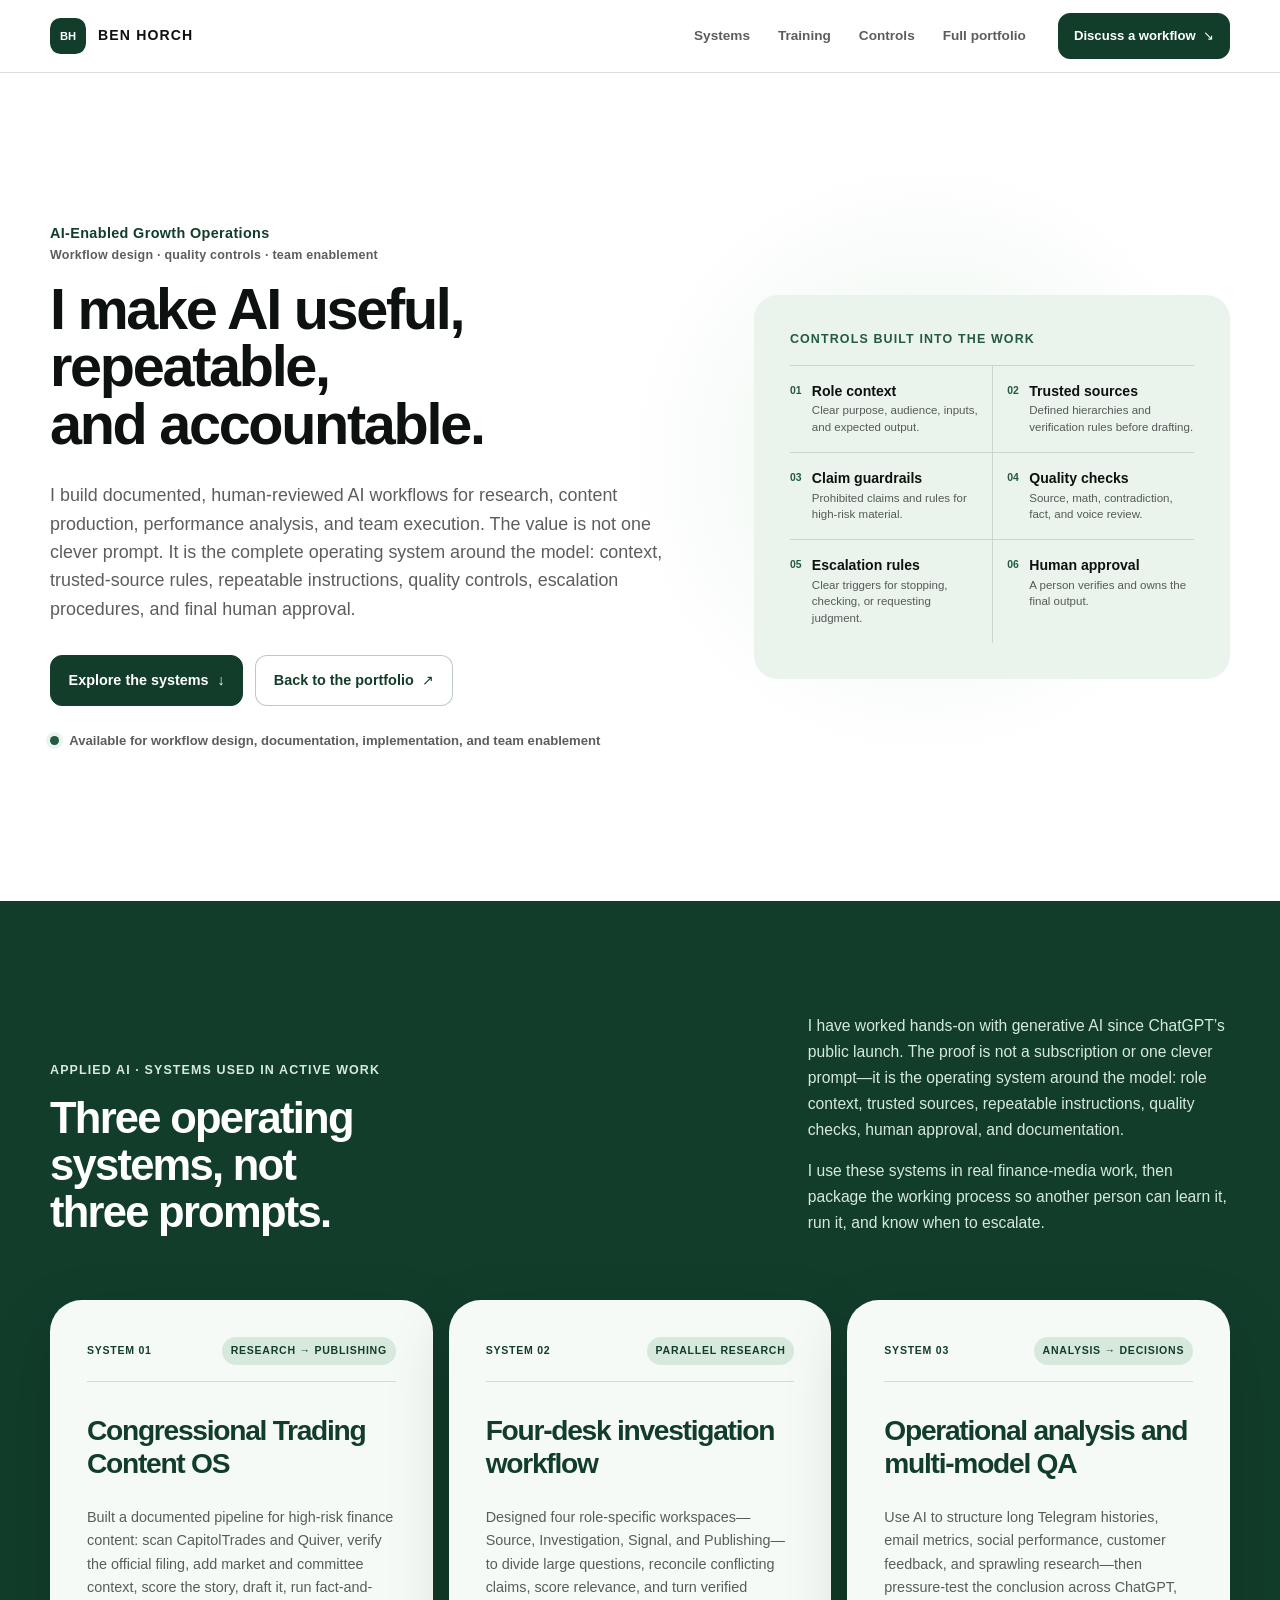
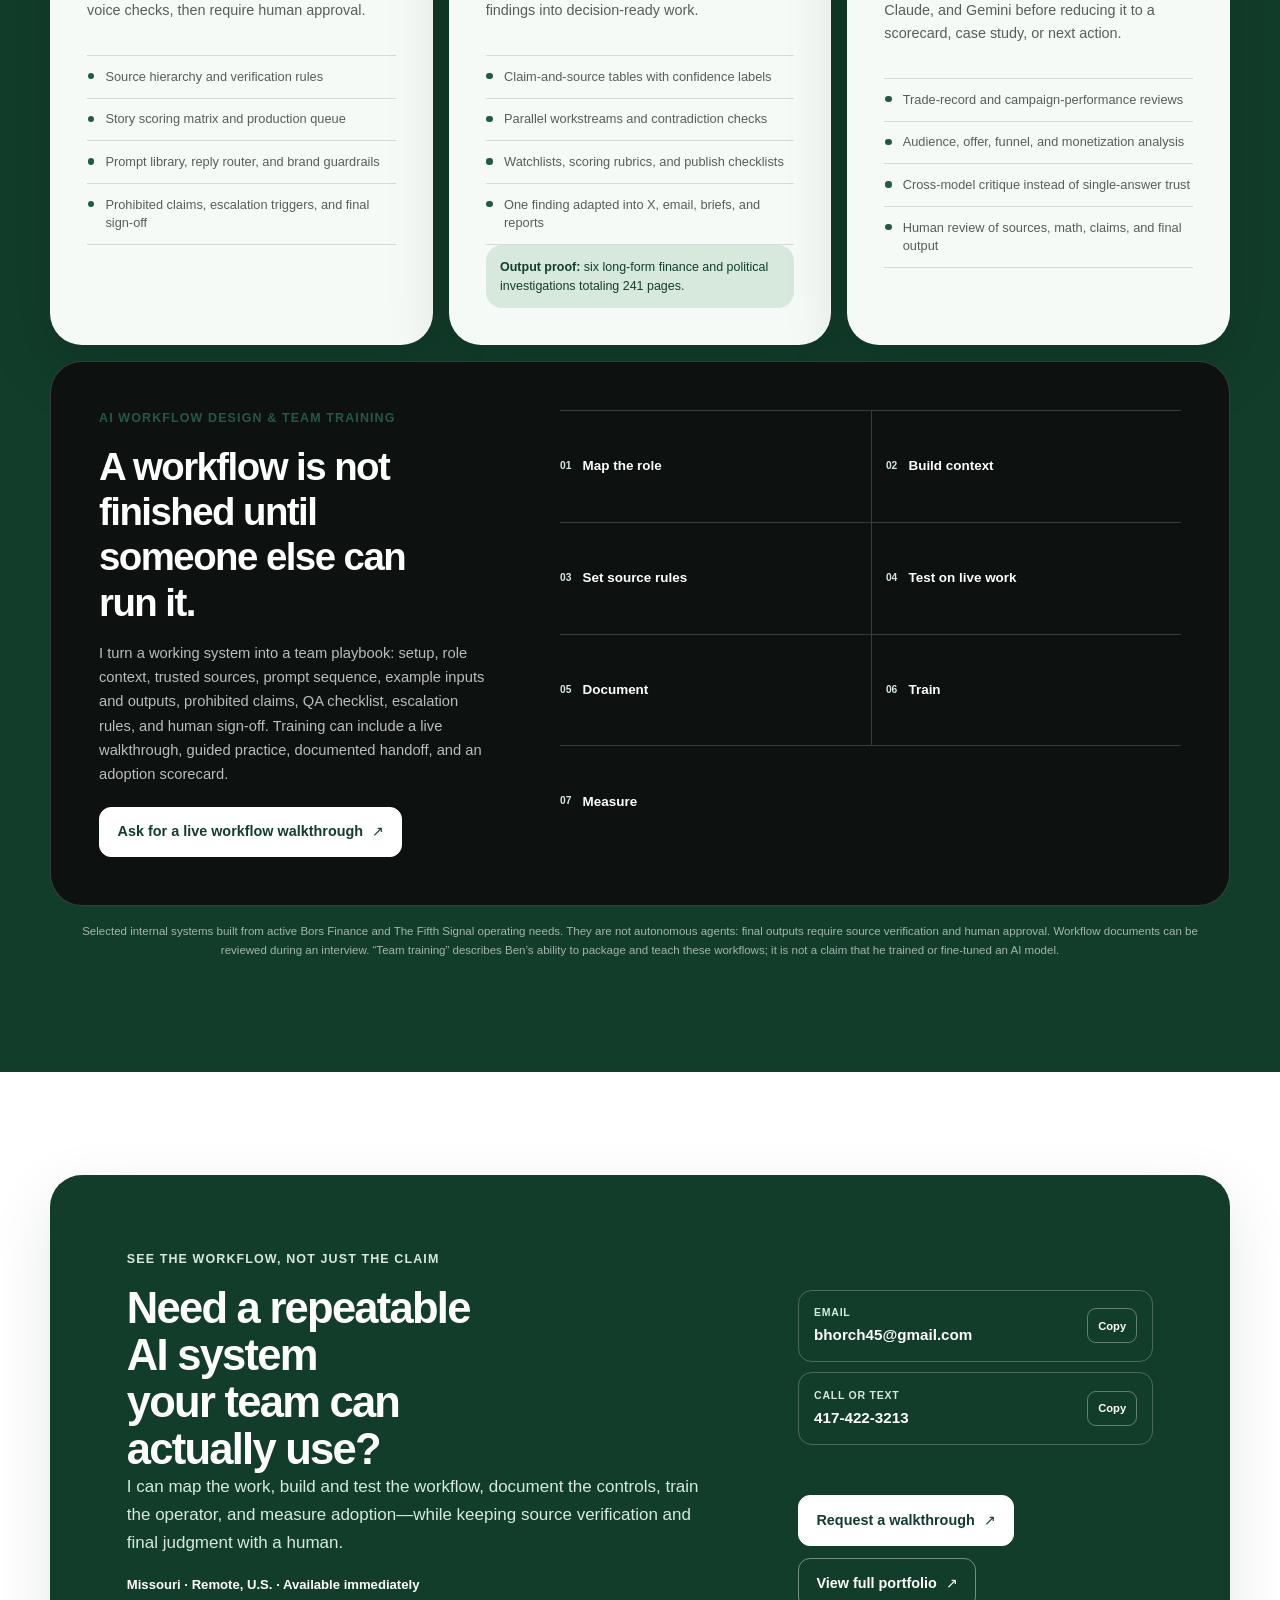
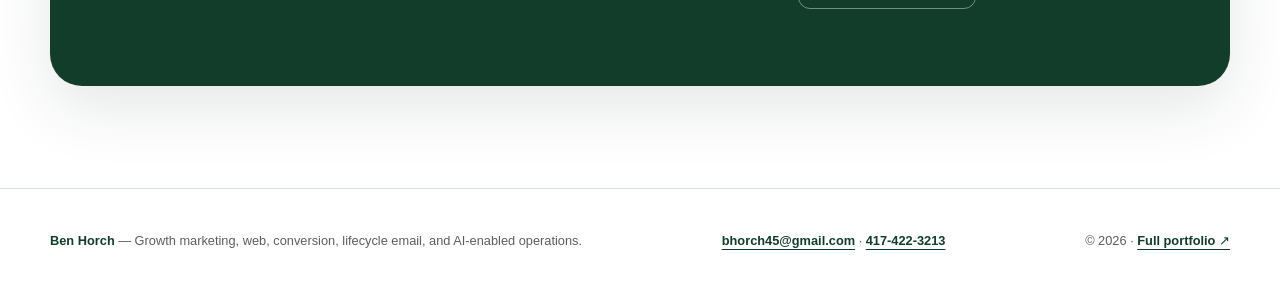
==== ai-systems/index.html @ 88a9de56 "Focus portfolio homepage and add proof detail pages" ====
<!DOCTYPE html>
<html lang="en">
  <head>
    <meta charset="utf-8">
    <meta name="viewport" content="width=device-width, initial-scale=1">
    <meta name="theme-color" content="#123d2b">
    <meta
      name="description"
      content="The documented, human-reviewed AI workflow systems Ben Horch uses for research, publishing, operational analysis, quality control, and team enablement."
    >
    <meta name="author" content="Ben Horch">
    <meta name="robots" content="index, follow">

    <meta property="og:type" content="website">
    <meta property="og:title" content="AI Workflow Systems — Ben Horch">
    <meta
      property="og:description"
      content="Documented AI systems for verified research, content production, operational analysis, quality control, and team adoption."
    >
    <meta property="og:url" content="https://borsintel.com/ai-systems/">
    <meta
      property="og:image"
      content="https://borsintel.com/assets/ben-horch-headshot.jpg"
    >
    <meta
      property="og:image:alt"
      content="Ben Horch outdoors wearing round sunglasses"
    >
    <meta name="twitter:card" content="summary_large_image">

    <link rel="canonical" href="https://borsintel.com/ai-systems/">
    <link rel="icon" href="/assets/favicon.svg" type="image/svg+xml">
    <link rel="stylesheet" href="/styles.css?v=20260716-focus">

    <title>AI Workflow Systems — Ben Horch</title>
  </head>
  <body>
    <a class="skip-link" href="#main">Skip to the AI systems</a>

    <header class="site-header" data-header>
      <div class="header-inner shell">
        <a class="brand" href="/" aria-label="Ben Horch, full portfolio">
          <span class="brand-mark" aria-hidden="true">BH</span>
          <span class="brand-name">Ben Horch</span>
        </a>

        <nav class="nav operating-test-nav" aria-label="AI systems navigation">
          <a href="#systems">Systems</a>
          <a href="#training">Training</a>
          <a href="#boundaries">Controls</a>
          <a href="/">Full portfolio</a>
        </nav>

        <div class="header-actions">
          <a
            class="header-cta"
            href="mailto:bhorch45@gmail.com?subject=AI%20workflow%20systems"
          >
            Discuss a workflow <span aria-hidden="true">↘</span>
          </a>
        </div>
      </div>
    </header>

    <main id="main">
      <section class="hero shell" aria-labelledby="ai-page-title">
        <div class="hero-copy" data-reveal>
          <p class="eyebrow hero-identity">
            <strong>AI-Enabled Growth Operations</strong>
            <span>Workflow design · quality controls · team enablement</span>
          </p>
          <h1 id="ai-page-title">
            I make AI useful, repeatable, and accountable.
          </h1>
          <p class="hero-deck">
            I build documented, human-reviewed AI workflows for research,
            content production, performance analysis, and team execution. The
            value is not one clever prompt. It is the complete operating system
            around the model: context, trusted-source rules, repeatable
            instructions, quality controls, escalation procedures, and final
            human approval.
          </p>
          <div class="hero-actions">
            <a class="button button-primary" href="#systems">
              Explore the systems <span aria-hidden="true">↓</span>
            </a>
            <a class="button button-secondary" href="/">
              Back to the portfolio <span aria-hidden="true">↗</span>
            </a>
          </div>
          <p class="availability">
            <span class="status-dot" aria-hidden="true"></span>
            Available for workflow design, documentation, implementation, and
            team enablement
          </p>
        </div>

        <aside
          class="operating-test-deliverables"
          data-reveal
          aria-labelledby="controls-title"
        >
          <p class="kicker" id="controls-title">Controls built into the work</p>
          <ol>
            <li>
              <span>01</span><strong>Role context</strong
              ><small
                >Clear purpose, audience, inputs, and expected output.</small
              >
            </li>
            <li>
              <span>02</span><strong>Trusted sources</strong
              ><small
                >Defined hierarchies and verification rules before
                drafting.</small
              >
            </li>
            <li>
              <span>03</span><strong>Claim guardrails</strong
              ><small
                >Prohibited claims and rules for high-risk material.</small
              >
            </li>
            <li>
              <span>04</span><strong>Quality checks</strong
              ><small
                >Source, math, contradiction, fact, and voice review.</small
              >
            </li>
            <li>
              <span>05</span><strong>Escalation rules</strong
              ><small
                >Clear triggers for stopping, checking, or requesting
                judgment.</small
              >
            </li>
            <li>
              <span>06</span><strong>Human approval</strong
              ><small>A person verifies and owns the final output.</small>
            </li>
          </ol>
        </aside>
      </section>

      <section class="ai-section" id="systems" aria-labelledby="systems-title">
        <div class="shell">
          <div class="ai-intro" data-reveal>
            <div>
              <p class="section-label section-label-light">
                Applied AI · systems used in active work
              </p>
              <h2 id="systems-title">
                Three operating systems, not three prompts.
              </h2>
            </div>
            <div class="ai-intro-copy">
              <p>
                I have worked hands-on with generative AI since ChatGPT’s public
                launch. The proof is not a subscription or one clever prompt—it
                is the operating system around the model: role context, trusted
                sources, repeatable instructions, quality checks, human
                approval, and documentation.
              </p>
              <p>
                I use these systems in real finance-media work, then package the
                working process so another person can learn it, run it, and know
                when to escalate.
              </p>
            </div>
          </div>

          <div class="ai-system-grid">
            <article class="ai-system-card" data-reveal>
              <div class="ai-system-topline">
                <span>System 01</span>
                <strong>Research → publishing</strong>
              </div>
              <h3>Congressional Trading Content OS</h3>
              <p>
                Built a documented pipeline for high-risk finance content: scan
                CapitolTrades and Quiver, verify the official filing, add market
                and committee context, score the story, draft it, run
                fact-and-voice checks, then require human approval.
              </p>
              <ul>
                <li>Source hierarchy and verification rules</li>
                <li>Story scoring matrix and production queue</li>
                <li>Prompt library, reply router, and brand guardrails</li>
                <li>
                  Prohibited claims, escalation triggers, and final sign-off
                </li>
              </ul>
            </article>

            <article class="ai-system-card" data-reveal>
              <div class="ai-system-topline">
                <span>System 02</span>
                <strong>Parallel research</strong>
              </div>
              <h3>Four-desk investigation workflow</h3>
              <p>
                Designed four role-specific workspaces—Source, Investigation,
                Signal, and Publishing—to divide large questions, reconcile
                conflicting claims, score relevance, and turn verified findings
                into decision-ready work.
              </p>
              <ul>
                <li>Claim-and-source tables with confidence labels</li>
                <li>Parallel workstreams and contradiction checks</li>
                <li>Watchlists, scoring rubrics, and publish checklists</li>
                <li>One finding adapted into X, email, briefs, and reports</li>
              </ul>
              <p class="ai-output-proof">
                <strong>Output proof:</strong> six long-form finance and
                political investigations totaling 241 pages.
              </p>
            </article>

            <article class="ai-system-card" data-reveal>
              <div class="ai-system-topline">
                <span>System 03</span>
                <strong>Analysis → decisions</strong>
              </div>
              <h3>Operational analysis and multi-model QA</h3>
              <p>
                Use AI to structure long Telegram histories, email metrics,
                social performance, customer feedback, and sprawling
                research—then pressure-test the conclusion across ChatGPT,
                Claude, and Gemini before reducing it to a scorecard, case
                study, or next action.
              </p>
              <ul>
                <li>Trade-record and campaign-performance reviews</li>
                <li>Audience, offer, funnel, and monetization analysis</li>
                <li>Cross-model critique instead of single-answer trust</li>
                <li>Human review of sources, math, claims, and final output</li>
              </ul>
            </article>
          </div>

          <div class="ai-training-panel" id="training" data-reveal>
            <div>
              <p class="kicker">AI workflow design &amp; team training</p>
              <h3>A workflow is not finished until someone else can run it.</h3>
              <p>
                I turn a working system into a team playbook: setup, role
                context, trusted sources, prompt sequence, example inputs and
                outputs, prohibited claims, QA checklist, escalation rules, and
                human sign-off. Training can include a live walkthrough, guided
                practice, documented handoff, and an adoption scorecard.
              </p>
            </div>
            <ol
              class="ai-method"
              aria-label="AI workflow implementation method"
            >
              <li><span>01</span>Map the role</li>
              <li><span>02</span>Build context</li>
              <li><span>03</span>Set source rules</li>
              <li><span>04</span>Test on live work</li>
              <li><span>05</span>Document</li>
              <li><span>06</span>Train</li>
              <li><span>07</span>Measure</li>
            </ol>
            <a
              class="button button-light"
              href="mailto:bhorch45@gmail.com?subject=Live%20AI%20workflow%20walkthrough"
            >
              Ask for a live workflow walkthrough
              <span aria-hidden="true">↗</span>
            </a>
          </div>

          <p class="ai-proof-note" id="boundaries" data-reveal>
            Selected internal systems built from active Bors Finance and The
            Fifth Signal operating needs. They are not autonomous agents: final
            outputs require source verification and human approval. Workflow
            documents can be reviewed during an interview. “Team training”
            describes Ben’s ability to package and teach these workflows; it is
            not a claim that he trained or fine-tuned an AI model.
          </p>
        </div>
      </section>

      <section
        class="contact-section shell"
        id="contact"
        aria-labelledby="contact-title"
      >
        <div class="contact-panel" data-reveal>
          <div class="contact-copy">
            <p class="section-label section-label-light">
              See the workflow, not just the claim
            </p>
            <h2 id="contact-title">
              Need a repeatable AI system your team can actually use?
            </h2>
            <p>
              I can map the work, build and test the workflow, document the
              controls, train the operator, and measure adoption—while keeping
              source verification and final judgment with a human.
            </p>
            <p class="contact-location">
              Missouri · Remote, U.S. · Available immediately
            </p>
          </div>

          <div>
            <div
              class="contact-details"
              role="group"
              aria-label="Contact Ben Horch"
            >
              <div class="contact-detail">
                <span>Email</span>
                <a
                  href="mailto:bhorch45@gmail.com?subject=AI%20workflow%20systems"
                  >bhorch45@gmail.com</a
                >
                <button
                  type="button"
                  data-copy="bhorch45@gmail.com"
                  aria-label="Copy Ben Horch's email address"
                >
                  Copy
                </button>
              </div>
              <div class="contact-detail">
                <span>Call or text</span>
                <a href="tel:+14174223213">417&#8209;422&#8209;3213</a>
                <button
                  type="button"
                  data-copy="417-422-3213"
                  aria-label="Copy Ben Horch's phone number"
                >
                  Copy
                </button>
              </div>
            </div>
            <p class="copy-status" aria-live="polite" data-copy-status></p>
            <div class="contact-actions">
              <a
                class="button button-light"
                href="mailto:bhorch45@gmail.com?subject=Live%20AI%20workflow%20walkthrough"
              >
                Request a walkthrough <span aria-hidden="true">↗</span>
              </a>
              <a class="button button-outline-light" href="/">
                View full portfolio <span aria-hidden="true">↗</span>
              </a>
            </div>
          </div>
        </div>
      </section>
    </main>

    <footer class="footer">
      <div class="shell footer-inner">
        <p>
          <strong>Ben Horch</strong> — Growth marketing, web, conversion,
          lifecycle email, and AI-enabled operations.
        </p>
        <p>
          <a href="mailto:bhorch45@gmail.com">bhorch45@gmail.com</a> ·
          <a href="tel:+14174223213">417&#8209;422&#8209;3213</a>
        </p>
        <p>© 2026 · <a href="/">Full portfolio ↗</a></p>
      </div>
    </footer>

    <script src="/script.js?v=20260716-ai" defer></script>
  </body>
</html>
---- styles.css ----
:root {
  --white: #ffffff;
  --ink: #0d1110;
  --forest: #123d2b;
  --forest-hover: #0b2f20;
  --forest-soft: #245a43;
  --mint-50: #f6faf7;
  --mint-100: #eaf4ed;
  --mint-200: #d7e9dd;
  --text-muted: rgb(13 17 16 / 68%);
  --border: rgb(18 61 43 / 16%);
  --border-strong: rgb(18 61 43 / 28%);
  --shadow-sm: 0 8px 24px rgb(11 47 32 / 7%);
  --shadow-md: 0 22px 64px rgb(11 47 32 / 11%);
  --max: 73.75rem;
  --gutter: clamp(1.25rem, 4vw, 2.5rem);
  --section-y: clamp(4.5rem, 9vw, 7rem);
  --radius-sm: 0.625rem;
  --radius-md: 1rem;
  --radius-lg: 1.5rem;
  --radius-xl: 2rem;
  --sans: Inter, ui-sans-serif, -apple-system, BlinkMacSystemFont, "Segoe UI", sans-serif;
  color-scheme: light;
  font-synthesis: none;
}

* {
  box-sizing: border-box;
}

html {
  overflow-x: hidden;
  scroll-behavior: smooth;
  scroll-padding-top: 6rem;
}

body {
  margin: 0;
  overflow-x: hidden;
  background: var(--white);
  color: var(--ink);
  font-family: var(--sans);
  font-size: 1.0625rem;
  line-height: 1.65;
  text-rendering: optimizeLegibility;
  -webkit-font-smoothing: antialiased;
}

@supports (overflow: clip) {
  html,
  body {
    overflow-x: clip;
  }
}

::selection {
  background: var(--mint-200);
  color: var(--ink);
}

a {
  color: inherit;
}

img,
svg {
  display: block;
}

button,
a {
  -webkit-tap-highlight-color: transparent;
}

:focus-visible {
  outline: 3px solid var(--forest);
  outline-offset: 4px;
}

h1,
h2,
h3,
p {
  margin-top: 0;
}

h1,
h2,
h3 {
  color: var(--ink);
  letter-spacing: -0.04em;
}

h1 {
  max-width: 16ch;
  margin-bottom: 1.75rem;
  font-size: clamp(2.75rem, 4.5vw, 4rem);
  font-weight: 750;
  line-height: 1;
  text-wrap: balance;
}

h2 {
  max-width: 14ch;
  margin-bottom: 0;
  font-size: clamp(2.2rem, 3.4vw, 3rem);
  font-weight: 730;
  line-height: 1.08;
  text-wrap: balance;
}

h3 {
  font-weight: 680;
  line-height: 1.18;
}

.shell {
  width: min(100% - (2 * var(--gutter)), var(--max));
  margin-inline: auto;
}

.skip-link {
  position: fixed;
  z-index: 1000;
  top: 0.75rem;
  left: 0.75rem;
  transform: translateY(-180%);
  border-radius: var(--radius-sm);
  background: var(--forest);
  color: var(--white);
  font-size: 0.9rem;
  font-weight: 750;
  padding: 0.75rem 1rem;
  text-decoration: none;
}

.skip-link:focus {
  transform: translateY(0);
}

.site-header {
  position: sticky;
  z-index: 50;
  top: 0;
  border-bottom: 1px solid var(--border);
  background: rgb(255 255 255 / 92%);
  backdrop-filter: blur(18px);
  -webkit-backdrop-filter: blur(18px);
}

.header-inner {
  min-height: 4.5rem;
  display: flex;
  align-items: center;
  gap: clamp(1rem, 2.5vw, 2rem);
}

.brand {
  display: inline-flex;
  align-items: center;
  gap: 0.75rem;
  margin-right: auto;
  font-size: 0.88rem;
  font-weight: 780;
  letter-spacing: 0.08em;
  text-decoration: none;
  text-transform: uppercase;
  white-space: nowrap;
}

.brand-mark {
  display: grid;
  width: 2.25rem;
  height: 2.25rem;
  flex: 0 0 auto;
  place-items: center;
  border-radius: 0.65rem;
  background: var(--forest);
  color: var(--white);
  font-size: 0.7rem;
  letter-spacing: 0;
}

.nav {
  display: flex;
  align-items: center;
  gap: clamp(1rem, 2.2vw, 1.75rem);
}

.nav a {
  position: relative;
  color: var(--text-muted);
  font-size: 0.85rem;
  font-weight: 650;
  text-decoration: none;
  transition: color 180ms ease;
}

.nav a::after {
  position: absolute;
  right: 0;
  bottom: -0.35rem;
  left: 0;
  height: 2px;
  transform: scaleX(0);
  transform-origin: left;
  background: var(--forest);
  content: "";
  transition: transform 180ms ease;
}

.nav a:hover {
  color: var(--forest);
}

.nav a:hover::after {
  transform: scaleX(1);
}

.header-actions {
  display: flex;
  align-items: center;
  gap: 0.6rem;
}

.header-link,
.header-cta {
  display: inline-flex;
  min-height: 2.85rem;
  align-items: center;
  justify-content: center;
  gap: 0.45rem;
  border-radius: 0.75rem;
  font-size: 0.82rem;
  font-weight: 720;
  padding: 0.65rem 0.95rem;
  text-decoration: none;
  transition: background 180ms ease, border-color 180ms ease, color 180ms ease, transform 180ms ease;
}

.header-link {
  border: 1px solid var(--border-strong);
  background: var(--white);
  color: var(--forest);
}

.header-cta {
  border: 1px solid var(--forest);
  background: var(--forest);
  color: var(--white);
}

.header-link:hover,
.header-cta:hover {
  transform: translateY(-2px);
}

.header-link:hover {
  border-color: var(--forest);
  background: var(--mint-50);
}

.header-cta:hover {
  background: var(--forest-hover);
}

.hero {
  position: relative;
  min-height: calc(100svh - 4.5rem);
  display: grid;
  grid-template-columns: minmax(0, 1.08fr) minmax(20rem, 0.82fr);
  align-items: center;
  gap: clamp(3rem, 6vw, 5rem);
  padding-block: clamp(5rem, 8vw, 6.75rem);
}

.hero::after {
  position: absolute;
  z-index: -1;
  top: 10%;
  right: 0;
  width: 38rem;
  height: 38rem;
  border-radius: 50%;
  background: radial-gradient(circle, var(--mint-100) 0, rgb(234 244 237 / 35%) 45%, transparent 70%);
  content: "";
  pointer-events: none;
}

.eyebrow,
.section-label,
.kicker {
  margin: 0 0 1rem;
  color: var(--forest-soft);
  font-size: 0.78rem;
  font-weight: 720;
  letter-spacing: 0.09em;
  line-height: 1.4;
  text-transform: uppercase;
}

.hero-identity {
  display: grid;
  gap: 0.28rem;
  letter-spacing: 0;
  text-transform: none;
}

.hero-identity strong,
.hero-identity span {
  display: block;
}

.hero-identity strong {
  color: var(--forest);
  font-size: 0.9rem;
  font-weight: 760;
  letter-spacing: 0.025em;
}

.hero-identity span {
  color: var(--text-muted);
  font-size: 0.78rem;
  font-weight: 650;
  letter-spacing: 0.02em;
}

.hero-deck {
  max-width: 42rem;
  margin-bottom: 2rem;
  color: var(--text-muted);
  font-size: clamp(1.08rem, 1.4vw, 1.28rem);
  line-height: 1.58;
}

.hero-contact {
  max-width: 39rem;
  display: grid;
  grid-template-columns: repeat(2, minmax(0, 1fr));
  gap: 0.65rem;
  margin-top: 1.35rem;
}

.hero-contact a {
  min-width: 0;
  display: flex;
  flex-direction: column;
  border: 1px solid var(--border);
  border-radius: 0.75rem;
  background: var(--mint-50);
  padding: 0.8rem 0.95rem;
  text-decoration: none;
  transition: border-color 180ms ease, background 180ms ease, transform 180ms ease;
}

.hero-contact a:hover {
  transform: translateY(-2px);
  border-color: var(--forest);
  background: var(--mint-100);
}

.hero-contact span {
  color: var(--forest-soft);
  font-size: 0.68rem;
  font-weight: 720;
  letter-spacing: 0.08em;
  text-transform: uppercase;
}

.hero-contact strong {
  overflow: hidden;
  margin-top: 0.1rem;
  color: var(--ink);
  font-size: 0.9rem;
  text-overflow: ellipsis;
  white-space: nowrap;
}

.hero-actions,
.contact-actions {
  display: flex;
  flex-wrap: wrap;
  gap: 0.75rem;
}

.button {
  display: inline-flex;
  min-height: 3rem;
  align-items: center;
  justify-content: center;
  gap: 0.55rem;
  border-radius: 0.75rem;
  font-size: 0.9rem;
  font-weight: 720;
  padding: 0.78rem 1.1rem;
  text-decoration: none;
  transition: background 180ms ease, border-color 180ms ease, color 180ms ease, transform 180ms ease,
    box-shadow 180ms ease;
}

.button:hover {
  transform: translateY(-3px);
  box-shadow: var(--shadow-sm);
}

.button-primary {
  border: 1px solid var(--forest);
  background: var(--forest);
  color: var(--white);
}

.button-primary:hover {
  background: var(--forest-hover);
}

.button-secondary {
  border: 1px solid var(--border-strong);
  background: var(--white);
  color: var(--forest);
}

.button-secondary:hover {
  border-color: var(--forest);
  background: var(--mint-50);
}

.button-light {
  border: 1px solid var(--white);
  background: var(--white);
  color: var(--forest);
}

.button-outline-light {
  border: 1px solid rgb(255 255 255 / 42%);
  background: transparent;
  color: var(--white);
}

.button-outline-light:hover {
  border-color: var(--white);
  background: rgb(255 255 255 / 8%);
}

.availability {
  display: flex;
  align-items: center;
  gap: 0.65rem;
  margin: 1.5rem 0 0;
  color: var(--text-muted);
  font-size: 0.82rem;
  font-weight: 620;
}

.status-dot {
  width: 0.55rem;
  height: 0.55rem;
  flex: 0 0 auto;
  border-radius: 50%;
  background: var(--forest-soft);
  box-shadow: 0 0 0 4px var(--mint-100);
}

.portrait-wrap {
  position: relative;
  width: min(100%, 28rem);
  justify-self: end;
  margin: 0 0 1.4rem;
}

.portrait-frame {
  position: relative;
  overflow: hidden;
  aspect-ratio: 4 / 5;
  border: 0.75rem solid var(--mint-100);
  border-radius: var(--radius-lg);
  background: var(--mint-100);
  box-shadow: var(--shadow-md);
}

.portrait {
  width: 100%;
  height: 100%;
  border-radius: calc(var(--radius-lg) - 0.65rem);
  object-fit: cover;
  object-position: 50% 45%;
}

.portrait-note {
  position: absolute;
  right: 1.5rem;
  bottom: -1.5rem;
  left: 1.5rem;
  display: flex;
  flex-wrap: wrap;
  align-items: baseline;
  justify-content: center;
  gap: 0.25rem 0.45rem;
  border: 1px solid var(--border);
  border-radius: 0.9rem;
  background: var(--white);
  box-shadow: var(--shadow-sm);
  color: var(--text-muted);
  font-size: 0.88rem;
  line-height: 1.4;
  padding: 0.9rem 1rem;
  text-align: center;
}

.portrait-note strong {
  color: var(--forest);
}

.short-version-section {
  background: var(--forest);
  color: var(--white);
  padding-block: clamp(3.75rem, 7vw, 5.75rem);
}

.short-version-layout {
  display: grid;
  grid-template-columns: minmax(14rem, 0.52fr) minmax(0, 1.48fr);
  align-items: start;
  gap: clamp(2rem, 6vw, 5.5rem);
}

.section-label-light {
  color: var(--mint-200);
}

.short-version-layout h2 {
  max-width: 11ch;
  color: var(--white);
  font-size: clamp(2.25rem, 4vw, 3.35rem);
}

.short-version-copy {
  max-width: 49rem;
  margin: 0;
  color: rgb(255 255 255 / 88%);
  font-size: clamp(1.08rem, 1.65vw, 1.32rem);
  line-height: 1.72;
}

.section-intro {
  display: grid;
  grid-template-columns: minmax(0, 1.1fr) minmax(18rem, 0.58fr);
  align-items: end;
  gap: clamp(2rem, 6vw, 5rem);
  margin-bottom: clamp(2.75rem, 6vw, 4.5rem);
}

.section-intro > p {
  max-width: 34rem;
  margin: 0;
  color: var(--text-muted);
  font-size: 1.06rem;
}

.capabilities-section {
  background: var(--mint-50);
  padding-block: var(--section-y);
}

.capability-grid-wide {
  grid-template-columns: repeat(3, minmax(0, 1fr));
  gap: 1rem;
}

.capability-grid-wide article {
  min-height: 16rem;
  display: flex;
  flex-direction: column;
  border-radius: var(--radius-md);
  box-shadow: var(--shadow-sm);
  padding: clamp(1.35rem, 2.4vw, 1.85rem);
}

.capability-grid-wide h3 {
  margin-top: 1.15rem;
  font-size: 1.12rem;
}

.capability-grid-wide p {
  font-size: 0.9rem;
}

.capability-grid-wide small {
  display: block;
  margin-top: auto;
  border-top: 1px solid var(--border);
  color: var(--forest);
  font-size: 0.73rem;
  font-weight: 670;
  line-height: 1.45;
  padding-top: 0.9rem;
}

.capability-grid-wide .capability-featured {
  min-height: auto;
  display: grid;
  grid-column: 1 / -1;
  grid-template-columns: auto minmax(0, 1.35fr) minmax(16rem, 0.65fr);
  align-items: center;
  gap: clamp(1.25rem, 3vw, 2.5rem);
  border-color: var(--forest);
  background: var(--forest);
  color: var(--white);
  padding-block: clamp(1.6rem, 3vw, 2.25rem);
}

.capability-grid-wide .capability-featured > span {
  display: grid;
  width: 2.4rem;
  height: 2.4rem;
  place-items: center;
  border-radius: 50%;
  background: var(--white);
  color: var(--forest);
  font-size: 0.72rem;
  font-weight: 760;
}

.capability-grid-wide .capability-featured h3 {
  margin: 0 0 0.45rem;
  color: var(--white);
  font-size: 1.35rem;
}

.capability-grid-wide .capability-featured p {
  max-width: 48rem;
  margin: 0;
  color: var(--mint-200);
}

.capability-grid-wide .capability-featured small {
  margin: 0;
  border-top: 0;
  border-left: 1px solid rgb(255 255 255 / 24%);
  color: var(--white);
  font-size: 0.82rem;
  padding: 0 0 0 1.5rem;
}

.platform-line {
  margin: 1.3rem 0 0;
  color: var(--text-muted);
  font-size: 0.88rem;
}

.platform-line strong {
  color: var(--forest);
}

.role-fit-line {
  display: flex;
  flex-wrap: wrap;
  align-items: baseline;
  gap: 0.45rem 0.8rem;
  margin: 0.65rem 0 0;
  color: var(--text-muted);
  font-size: 0.82rem;
}

.role-fit-line span {
  color: var(--forest);
  font-size: 0.68rem;
  font-weight: 730;
  letter-spacing: 0.07em;
  text-transform: uppercase;
}

.proof-section {
  background: var(--white);
  padding-block: var(--section-y);
}

.revenue-metric {
  display: grid;
  grid-template-columns: minmax(13rem, 0.72fr) minmax(18rem, 1.35fr) auto;
  align-items: center;
  gap: clamp(1.5rem, 4vw, 3.5rem);
  margin-bottom: 1rem;
  border: 1px solid var(--forest);
  border-radius: var(--radius-lg);
  background: var(--forest);
  box-shadow: var(--shadow-md);
  color: var(--white);
  padding: clamp(1.75rem, 4vw, 2.75rem);
}

.revenue-metric .metric-value {
  margin: 0 0 0.55rem;
  color: var(--white);
}

.revenue-metric h3 {
  margin: 0;
  color: var(--white);
  font-size: 1.15rem;
  letter-spacing: -0.02em;
}

.revenue-metric > p {
  max-width: 36rem;
  margin: 0;
  color: var(--mint-200);
  font-size: 0.95rem;
  line-height: 1.6;
}

.revenue-metric .metric-source {
  margin: 0;
  border: 1px solid rgb(255 255 255 / 42%);
  border-radius: 0.75rem;
  color: var(--white);
  padding: 0.72rem 0.9rem;
  white-space: nowrap;
}

.revenue-metric .metric-source:hover {
  border-color: var(--white);
  background: rgb(255 255 255 / 8%);
  text-decoration: none;
}

.metric-grid {
  display: grid;
  grid-template-columns: repeat(4, minmax(0, 1fr));
  gap: 1rem;
}

.metric {
  min-height: 17rem;
  display: flex;
  flex-direction: column;
  border: 1px solid var(--border);
  border-radius: var(--radius-md);
  background: var(--white);
  box-shadow: var(--shadow-sm);
  padding: clamp(1.4rem, 2.6vw, 2rem);
  transition: transform 180ms ease, box-shadow 180ms ease;
}

.metric:hover {
  transform: translateY(-3px);
  box-shadow: var(--shadow-md);
}

.metric-value {
  margin-bottom: 1.75rem;
  color: var(--forest);
  font-size: clamp(2.15rem, 3.5vw, 3.25rem);
  font-weight: 730;
  letter-spacing: -0.06em;
  line-height: 0.95;
  white-space: nowrap;
}

.metric h3 {
  margin: 0 0 0.55rem;
  font-size: 1.05rem;
  letter-spacing: -0.015em;
}

.metric h3 + p {
  max-width: 18rem;
  margin: 0;
  color: var(--text-muted);
  font-size: 0.88rem;
  line-height: 1.5;
}

.metric-source {
  display: inline-flex;
  align-items: center;
  align-self: flex-start;
  margin-top: auto;
  border-top: 1px solid var(--border);
  color: var(--forest);
  font-size: 0.72rem;
  font-weight: 700;
  line-height: 1.45;
  padding-top: 0.75rem;
  text-decoration: none;
  text-underline-offset: 0.2rem;
}

a.metric-source:hover {
  text-decoration: underline;
}

.metric-source-static {
  color: var(--text-muted);
}

.metric-featured {
  border-color: var(--forest);
  background: var(--forest);
}

.metric-featured .metric-value,
.metric-featured h3 {
  color: var(--white);
}

.metric-featured h3 + p {
  color: var(--mint-200);
}

.metric-featured .metric-source {
  border-color: rgb(255 255 255 / 22%);
  color: var(--white);
}

.proof-note {
  max-width: 67rem;
  margin: 1.25rem 0 0;
  color: var(--text-muted);
  font-size: 0.84rem;
  line-height: 1.55;
}

.bankful-proof {
  scroll-margin-top: 6rem;
  margin: clamp(2.75rem, 6vw, 4.75rem) 0 0;
  border: 1px solid var(--border);
  border-radius: var(--radius-xl);
  background: var(--mint-50);
  box-shadow: var(--shadow-md);
  padding: clamp(1.35rem, 4vw, 2.5rem);
}

.bankful-proof-heading {
  display: grid;
  grid-template-columns: minmax(0, 1fr) minmax(18rem, 0.65fr);
  align-items: end;
  gap: clamp(1.5rem, 5vw, 4rem);
  margin-bottom: 1.5rem;
}

.bankful-proof-heading .section-label {
  margin-bottom: 0.55rem;
}

.bankful-proof-heading h3 {
  margin: 0;
  font-size: clamp(1.75rem, 3vw, 2.5rem);
}

.bankful-proof-heading > p {
  margin: 0;
  color: var(--text-muted);
  font-size: 0.92rem;
}

.bankful-totals {
  display: grid;
  grid-template-columns: repeat(3, minmax(0, 1fr));
  gap: 0.75rem;
  margin: 0 0 1rem;
}

.bankful-totals > div {
  border: 1px solid var(--border);
  border-radius: var(--radius-md);
  background: var(--white);
  padding: 1rem 1.1rem;
}

.bankful-totals dt {
  color: var(--forest-soft);
  font-size: 0.68rem;
  font-weight: 720;
  letter-spacing: 0.07em;
  text-transform: uppercase;
}

.bankful-totals dd {
  margin: 0.35rem 0 0;
  color: var(--ink);
  font-size: clamp(1.2rem, 2.25vw, 1.65rem);
  font-weight: 740;
  letter-spacing: -0.04em;
}

.bankful-image-link {
  display: block;
  overflow: hidden;
  border: 1px solid var(--border);
  border-radius: var(--radius-lg);
  background: var(--white);
  color: var(--forest);
  text-decoration: none;
}

.bankful-image-viewport {
  position: relative;
  display: block;
  overflow: hidden;
  aspect-ratio: 187 / 90;
  background: #f4f5f7;
}

.bankful-image-viewport img {
  position: absolute;
  top: 0;
  left: 0;
  width: 102.68%;
  max-width: none;
  height: auto;
  transform: translate(0, -11.52%);
  transition: transform 220ms ease;
}

.bankful-image-link:hover .bankful-image-viewport img {
  transform: translate(0, -11.52%) scale(1.012);
}

.bankful-image-action {
  display: flex;
  align-items: center;
  justify-content: flex-end;
  border-top: 1px solid var(--border);
  font-size: 0.76rem;
  font-weight: 720;
  padding: 0.75rem 1rem;
}

.bankful-proof figcaption {
  display: flex;
  flex-wrap: wrap;
  justify-content: space-between;
  gap: 0.5rem 1rem;
  margin-top: 0.8rem;
  color: var(--text-muted);
  font-size: 0.76rem;
  line-height: 1.5;
}

.bankful-proof figcaption a {
  color: var(--forest);
  font-weight: 700;
  text-underline-offset: 0.2rem;
}

.bors-section {
  background: var(--mint-50);
  padding-block: var(--section-y);
}

.bors-card {
  display: grid;
  grid-template-columns: minmax(0, 1.15fr) minmax(19rem, 0.72fr);
  gap: clamp(2.5rem, 6vw, 5.5rem);
  border: 1px solid var(--border);
  border-radius: var(--radius-xl);
  background: var(--white);
  box-shadow: var(--shadow-md);
  padding: clamp(1.75rem, 5vw, 4rem);
}

.bors-lede {
  max-width: 42rem;
  margin-bottom: 1.75rem;
  color: var(--text-muted);
  font-size: 1.1rem;
}

.clean-list,
.email-list {
  margin: 0;
  padding: 0;
  list-style: none;
}

.clean-list li,
.email-list li {
  position: relative;
  padding: 0.7rem 0 0.7rem 1.6rem;
}

.clean-list strong,
.email-list strong {
  color: var(--ink);
}

.process-line,
.funnel-line {
  display: grid;
  margin: 0 0 2rem;
  padding: 0;
  list-style: none;
}

.process-line {
  grid-template-columns: repeat(6, minmax(0, 1fr));
  border: 1px solid var(--border);
  border-radius: var(--radius-md);
  background: var(--mint-50);
}

.process-line li {
  position: relative;
  color: var(--forest);
  font-size: 0.7rem;
  font-weight: 720;
  letter-spacing: 0.04em;
  padding: 0.8rem 0.55rem;
  text-align: center;
  text-transform: uppercase;
}

.process-line li:not(:last-child) {
  border-right: 1px solid var(--border);
}

.clean-list li {
  border-top: 1px solid var(--border);
}

.clean-list li:last-child {
  border-bottom: 1px solid var(--border);
}

.clean-list li::before,
.email-list li::before {
  position: absolute;
  top: 1.35rem;
  left: 0.25rem;
  width: 0.48rem;
  height: 0.48rem;
  border-radius: 50%;
  background: var(--forest-soft);
  content: "";
}

.growth-card {
  align-self: start;
  border-radius: var(--radius-lg);
  background: var(--mint-100);
  padding: clamp(1.5rem, 3.5vw, 2.5rem);
}

.growth-primary {
  border-top: 1px solid var(--border);
  padding: 1.4rem 0;
}

.growth-primary span,
.growth-primary small {
  display: block;
}

.growth-primary span {
  color: var(--forest);
  font-size: clamp(2.2rem, 4.2vw, 3.5rem);
  font-weight: 730;
  letter-spacing: -0.065em;
  line-height: 0.95;
}

.growth-primary small {
  margin-top: 0.55rem;
  color: var(--text-muted);
  font-size: 0.82rem;
  font-weight: 650;
}

.growth-secondary {
  display: grid;
  grid-template-columns: 1fr 1fr;
  gap: 1rem;
  border-top: 1px solid var(--border);
  padding-top: 1.4rem;
}

.growth-secondary > div {
  min-width: 0;
}

.growth-secondary strong,
.growth-secondary span {
  display: block;
}

.growth-secondary strong {
  color: var(--forest);
  font-size: 1.3rem;
}

.growth-secondary span {
  margin-top: 0.1rem;
  color: var(--text-muted);
  font-size: 0.75rem;
}

.reel-heading {
  display: grid;
  grid-template-columns: minmax(0, 1fr) minmax(16rem, 0.46fr);
  align-items: end;
  gap: 2rem;
  margin: clamp(4.5rem, 8vw, 7rem) 0 1.75rem;
}

.reel-heading .section-label {
  margin-bottom: 0.55rem;
}

.reel-heading h3 {
  margin: 0;
  font-size: clamp(1.9rem, 3.2vw, 2.75rem);
}

.reel-heading > p {
  margin: 0;
  color: var(--text-muted);
  font-size: 0.95rem;
}

.reel-grid {
  display: grid;
  grid-template-columns: repeat(5, 1fr);
  gap: 0.8rem;
}

.reel-card {
  min-height: 15.5rem;
  display: flex;
  flex-direction: column;
  border: 1px solid var(--border);
  border-radius: var(--radius-md);
  background: var(--white);
  box-shadow: var(--shadow-sm);
  color: var(--ink);
  padding: 1.35rem;
  text-decoration: none;
  transition: background 180ms ease, border-color 180ms ease, color 180ms ease, transform 180ms ease,
    box-shadow 180ms ease;
}

.reel-card:hover {
  transform: translateY(-3px);
  border-color: var(--forest);
  background: var(--mint-50);
  box-shadow: var(--shadow-md);
}

.reel-count {
  color: var(--forest);
  font-size: clamp(2.2rem, 3.5vw, 3.2rem);
  font-weight: 730;
  letter-spacing: -0.06em;
  line-height: 0.95;
}

.reel-label {
  margin-top: 0.25rem;
  color: var(--text-muted);
  font-size: 0.68rem;
  font-weight: 700;
  letter-spacing: 0.08em;
  text-transform: uppercase;
}

.reel-card > strong {
  margin-top: auto;
  padding-top: 1.75rem;
  font-size: 1rem;
  line-height: 1.3;
}

.reel-link {
  display: flex;
  align-items: center;
  justify-content: space-between;
  gap: 0.75rem;
  margin-top: 1rem;
  border-top: 1px solid var(--border);
  color: var(--forest);
  font-size: 0.73rem;
  font-weight: 680;
  padding-top: 0.75rem;
}

.reel-link b {
  font-size: 0.95rem;
}

.reel-note {
  margin: 0.9rem 0 0;
  color: var(--text-muted);
  font-size: 0.82rem;
}

.email-section {
  background: var(--mint-100);
  padding-block: var(--section-y);
}

.email-layout {
  display: grid;
  grid-template-columns: minmax(0, 1.08fr) minmax(19rem, 0.68fr);
  align-items: start;
  gap: clamp(3rem, 8vw, 7rem);
}

.email-copy h2 {
  max-width: 15ch;
  margin-bottom: 1.5rem;
}

.email-lede {
  max-width: 44rem;
  color: var(--text-muted);
  font-size: 1.1rem;
}

.email-list {
  max-width: 44rem;
  margin: 1.5rem 0 2rem;
}

.funnel-line {
  grid-template-columns: repeat(3, minmax(0, 1fr));
  gap: 0.6rem;
  max-width: 44rem;
  margin-top: 1.75rem;
}

.funnel-line li {
  display: flex;
  min-height: 3.25rem;
  align-items: center;
  gap: 0.65rem;
  border: 1px solid var(--border);
  border-radius: 0.75rem;
  background: rgb(255 255 255 / 60%);
  color: var(--ink);
  font-size: 0.8rem;
  font-weight: 670;
  padding: 0.7rem 0.8rem;
}

.funnel-line span {
  color: var(--forest-soft);
  font-size: 0.68rem;
}

.email-list li {
  border-top: 1px solid var(--border);
}

.email-list li:last-child {
  border-bottom: 1px solid var(--border);
}

.email-scorecard {
  border: 1px solid var(--border);
  border-radius: var(--radius-lg);
  background: var(--white);
  box-shadow: var(--shadow-md);
  padding: clamp(1.6rem, 4vw, 2.7rem);
}

.score-main,
.score-main-label {
  display: block;
}

.score-main {
  color: var(--forest);
  font-size: clamp(4.2rem, 7vw, 6.2rem);
  font-weight: 730;
  letter-spacing: -0.09em;
  line-height: 0.88;
}

.score-main-label {
  margin: 0.75rem 0 1.5rem;
  color: var(--text-muted);
  font-size: 0.9rem;
  font-weight: 680;
}

.score-list {
  border-top: 1px solid var(--border);
}

.score-list > div {
  display: grid;
  grid-template-columns: minmax(6rem, 0.55fr) 1fr;
  align-items: baseline;
  gap: 1rem;
  border-bottom: 1px solid var(--border);
  padding: 0.9rem 0;
}

.score-list strong {
  color: var(--forest);
  font-size: 1.05rem;
}

.score-list span {
  color: var(--text-muted);
  font-size: 0.8rem;
  line-height: 1.4;
}

.score-note {
  margin: 1rem 0 0;
  color: var(--text-muted);
  font-size: 0.78rem;
}

.score-proof {
  position: relative;
  display: flex;
  flex-direction: column;
  margin-top: 1.25rem;
  border: 1px solid var(--border);
  border-radius: 0.85rem;
  background: var(--mint-50);
  padding: 1rem 2.6rem 1rem 1rem;
  text-decoration: none;
  transition: border-color 180ms ease, background 180ms ease;
}

.score-proof:hover {
  border-color: var(--forest);
  background: var(--mint-100);
}

.score-proof span {
  color: var(--text-muted);
  font-size: 0.68rem;
  font-weight: 700;
  letter-spacing: 0.06em;
  text-transform: uppercase;
}

.score-proof strong {
  margin-top: 0.2rem;
  color: var(--forest);
  font-size: 0.9rem;
}

.score-proof b {
  position: absolute;
  top: 50%;
  right: 1rem;
  transform: translateY(-50%);
  color: var(--forest);
}

.work-section {
  padding-block: var(--section-y);
}

.web-section {
  background: var(--white);
  padding-block: var(--section-y);
}

.web-build-grid {
  display: grid;
  grid-template-columns: repeat(2, minmax(0, 1fr));
  gap: 1rem;
}

.web-build-card {
  min-height: 36rem;
  display: flex;
  flex-direction: column;
  border: 1px solid var(--border);
  border-radius: var(--radius-xl);
  background: var(--mint-50);
  box-shadow: var(--shadow-md);
  padding: clamp(1.75rem, 4vw, 3rem);
}

.web-build-primary {
  border-color: var(--forest);
  background: var(--forest);
  color: var(--white);
}

.web-build-topline {
  display: flex;
  flex-wrap: wrap;
  align-items: center;
  justify-content: space-between;
  gap: 0.65rem 1rem;
  border-bottom: 1px solid var(--border);
  padding-bottom: 1rem;
}

.web-build-primary .web-build-topline {
  border-color: rgb(255 255 255 / 22%);
}

.web-build-topline span,
.web-build-topline strong {
  font-size: 0.68rem;
  font-weight: 730;
  letter-spacing: 0.07em;
  text-transform: uppercase;
}

.web-build-topline span {
  color: var(--forest-soft);
}

.web-build-topline strong {
  border-radius: 999px;
  background: var(--mint-100);
  color: var(--forest);
  padding: 0.38rem 0.65rem;
}

.web-build-primary .web-build-topline span {
  color: var(--mint-200);
}

.web-build-primary .web-build-topline strong {
  background: var(--white);
}

.web-build-card h3 {
  margin: clamp(2.5rem, 5vw, 4rem) 0 1rem;
  color: var(--forest);
  font-size: clamp(2.3rem, 4.5vw, 4rem);
  letter-spacing: -0.06em;
  line-height: 0.98;
}

.web-build-primary h3 {
  color: var(--white);
}

.web-build-lede {
  max-width: 42rem;
  color: var(--text-muted);
  font-size: 1.02rem;
}

.web-build-primary .web-build-lede {
  color: var(--mint-200);
}

.web-build-card ul {
  margin: 1.25rem 0 2rem;
  padding: 0;
  list-style: none;
}

.web-build-card li {
  position: relative;
  border-top: 1px solid var(--border);
  color: var(--text-muted);
  font-size: 0.85rem;
  line-height: 1.5;
  padding: 0.8rem 0 0.8rem 1.4rem;
}

.web-build-card li:last-child {
  border-bottom: 1px solid var(--border);
}

.web-build-card li::before {
  position: absolute;
  top: 1.28rem;
  left: 0.15rem;
  width: 0.42rem;
  height: 0.42rem;
  border-radius: 50%;
  background: var(--forest-soft);
  content: "";
}

.web-build-primary li {
  border-color: rgb(255 255 255 / 20%);
  color: var(--mint-200);
}

.web-build-primary li::before {
  background: var(--white);
}

.web-build-card > .button {
  align-self: flex-start;
  margin-top: auto;
}

.web-stack {
  display: flex;
  flex-wrap: wrap;
  gap: 0.55rem;
  margin-top: 1rem;
  padding: 0;
  list-style: none;
}

.web-stack li {
  border: 1px solid var(--border);
  border-radius: 999px;
  background: var(--white);
  color: var(--forest);
  font-size: 0.72rem;
  font-weight: 680;
  padding: 0.48rem 0.72rem;
}

.ai-section {
  background: var(--forest);
  color: var(--white);
  padding-block: var(--section-y);
}

.ai-section :focus-visible {
  outline-color: var(--white);
}

.ai-intro {
  display: grid;
  grid-template-columns: minmax(0, 1fr) minmax(21rem, 0.62fr);
  align-items: end;
  gap: clamp(2rem, 6vw, 5rem);
  margin-bottom: clamp(2.5rem, 5vw, 4rem);
}

.ai-intro h2 {
  max-width: 17ch;
  color: var(--white);
}

.ai-intro-copy p {
  margin-bottom: 1rem;
  color: var(--mint-200);
  font-size: 0.98rem;
}

.ai-intro-copy p:last-child {
  margin-bottom: 0;
}

.ai-system-grid {
  display: grid;
  grid-template-columns: repeat(3, minmax(0, 1fr));
  gap: 1rem;
}

.ai-system-card {
  min-height: 39rem;
  display: flex;
  flex-direction: column;
  border: 1px solid rgb(255 255 255 / 18%);
  border-radius: var(--radius-xl);
  background: var(--mint-50);
  color: var(--ink);
  box-shadow: 0 22px 64px rgb(0 0 0 / 15%);
  padding: clamp(1.5rem, 3vw, 2.25rem);
}

.ai-system-topline {
  display: flex;
  flex-wrap: wrap;
  align-items: center;
  justify-content: space-between;
  gap: 0.65rem;
  border-bottom: 1px solid var(--border);
  padding-bottom: 1rem;
}

.ai-system-topline span,
.ai-system-topline strong {
  color: var(--forest);
  font-size: 0.66rem;
  font-weight: 750;
  letter-spacing: 0.07em;
  text-transform: uppercase;
}

.ai-system-topline strong {
  border-radius: 999px;
  background: var(--mint-200);
  padding: 0.32rem 0.55rem;
}

.ai-system-card h3 {
  min-height: 4.8rem;
  margin: 2rem 0 1rem;
  color: var(--forest);
  font-size: clamp(1.5rem, 2.2vw, 2rem);
  letter-spacing: -0.045em;
}

.ai-system-card > p:not(.ai-output-proof) {
  color: var(--text-muted);
  font-size: 0.9rem;
  line-height: 1.6;
}

.ai-system-card ul {
  margin: 1.2rem 0 0;
  padding: 0;
  list-style: none;
}

.ai-system-card li {
  position: relative;
  border-top: 1px solid var(--border);
  color: var(--text-muted);
  font-size: 0.8rem;
  line-height: 1.45;
  padding: 0.72rem 0 0.72rem 1.15rem;
}

.ai-system-card li:last-child {
  border-bottom: 1px solid var(--border);
}

.ai-system-card li::before {
  position: absolute;
  top: 1.05rem;
  left: 0.05rem;
  width: 0.4rem;
  height: 0.4rem;
  border-radius: 50%;
  background: var(--forest-soft);
  content: "";
}

.ai-output-proof {
  margin: auto 0 0;
  border-radius: var(--radius-md);
  background: var(--mint-200);
  color: var(--forest);
  font-size: 0.78rem;
  line-height: 1.5;
  padding: 0.8rem 0.9rem;
}

.ai-training-panel {
  display: grid;
  grid-template-columns: minmax(0, 0.78fr) minmax(24rem, 1.22fr);
  gap: 1.25rem clamp(2rem, 5vw, 4rem);
  margin-top: 1rem;
  border: 1px solid rgb(255 255 255 / 18%);
  border-radius: var(--radius-xl);
  background: var(--ink);
  padding: clamp(1.75rem, 4vw, 3rem);
}

.ai-training-panel h3 {
  max-width: 16ch;
  margin: 0 0 1rem;
  color: var(--white);
  font-size: clamp(1.8rem, 3vw, 2.65rem);
}

.ai-training-panel > div > p:last-child {
  margin-bottom: 0;
  color: rgb(255 255 255 / 72%);
  font-size: 0.92rem;
}

.ai-training-panel > .button {
  grid-column: 1;
  align-self: start;
  justify-self: start;
}

.ai-method {
  grid-row: 1 / span 2;
  grid-column: 2;
  display: grid;
  grid-template-columns: repeat(2, minmax(0, 1fr));
  align-content: stretch;
  gap: 0;
  margin: 0;
  padding: 0;
  list-style: none;
}

.ai-method li {
  display: flex;
  align-items: center;
  gap: 0.7rem;
  border-top: 1px solid rgb(255 255 255 / 18%);
  color: var(--white);
  font-size: 0.84rem;
  font-weight: 650;
  padding: 0.9rem 0.75rem 0.9rem 0;
}

.ai-method li:nth-child(even) {
  border-left: 1px solid rgb(255 255 255 / 18%);
  padding-right: 0;
  padding-left: 0.9rem;
}

.ai-method li:last-child {
  grid-column: 1 / -1;
  border-left: 0;
  padding-left: 0;
}

.ai-method span {
  color: var(--mint-200);
  font-size: 0.64rem;
  font-weight: 760;
}

.ai-proof-note {
  max-width: 70rem;
  margin: 1rem auto 0;
  color: rgb(255 255 255 / 62%);
  font-size: 0.72rem;
  text-align: center;
}

.evidence-section {
  padding-block: var(--section-y);
}

.production-heading {
  display: grid;
  grid-template-columns: minmax(0, 1fr) minmax(18rem, 0.55fr);
  align-items: end;
  gap: 2rem;
  margin-bottom: 1.5rem;
}

.production-heading .section-label {
  margin-bottom: 0.55rem;
}

.production-heading h3 {
  margin: 0;
  font-size: clamp(1.8rem, 3vw, 2.55rem);
}

.production-heading > p {
  margin: 0;
  color: var(--text-muted);
  font-size: 0.92rem;
}

.production-grid {
  display: grid;
  grid-template-columns: repeat(3, minmax(0, 1fr));
  gap: 1rem;
}

.production-card {
  min-height: 22rem;
  display: flex;
  flex-direction: column;
  border: 1px solid var(--border);
  border-radius: var(--radius-lg);
  background: var(--mint-50);
  box-shadow: var(--shadow-sm);
  padding: clamp(1.4rem, 2.8vw, 2rem);
  text-decoration: none;
  transition: border-color 180ms ease, background 180ms ease, transform 180ms ease, box-shadow 180ms ease;
}

.production-card:hover {
  transform: translateY(-3px);
  border-color: var(--forest);
  background: var(--mint-100);
  box-shadow: var(--shadow-md);
}

.production-number {
  align-self: flex-start;
  border-radius: 999px;
  background: var(--forest);
  color: var(--white);
  font-size: 0.7rem;
  font-weight: 750;
  padding: 0.32rem 0.55rem;
}

.production-card > div {
  margin-top: auto;
  padding-top: 3rem;
}

.production-card small {
  color: var(--forest-soft);
  font-size: 0.67rem;
  font-weight: 700;
  letter-spacing: 0.06em;
  text-transform: uppercase;
}

.production-card h3 {
  margin: 0.7rem 0 0.65rem;
  font-size: 1.15rem;
  letter-spacing: -0.025em;
}

.production-card p {
  margin: 0;
  color: var(--text-muted);
  font-size: 0.85rem;
  line-height: 1.55;
}

.production-card > strong {
  margin-top: 1.5rem;
  border-top: 1px solid var(--border);
  color: var(--forest);
  font-size: 0.74rem;
  padding-top: 0.8rem;
}

.validation-heading {
  display: flex;
  align-items: center;
  justify-content: space-between;
  gap: 1rem;
  margin: clamp(4rem, 7vw, 6rem) 0 1.25rem;
}

.validation-heading .section-label {
  margin: 0;
}

.validation-heading a {
  color: var(--forest);
  font-size: 0.8rem;
  font-weight: 700;
  text-underline-offset: 0.25rem;
}

.evidence-layout {
  display: grid;
  grid-template-columns: minmax(0, 1.45fr) minmax(18rem, 0.55fr);
  align-items: start;
  gap: 1rem;
}

.evidence-grid {
  display: grid;
  grid-template-columns: repeat(2, minmax(0, 1fr));
  gap: 1rem;
}

.evidence-card {
  min-height: 14rem;
  display: flex;
  flex-direction: column;
  border: 1px solid var(--border);
  border-radius: var(--radius-md);
  background: var(--white);
  box-shadow: var(--shadow-sm);
  padding: 1.5rem;
  text-decoration: none;
  transition: border-color 180ms ease, background 180ms ease, transform 180ms ease, box-shadow 180ms ease;
}

.evidence-card:hover {
  transform: translateY(-3px);
  border-color: var(--forest);
  background: var(--mint-50);
  box-shadow: var(--shadow-md);
}

.evidence-card > span {
  color: var(--forest-soft);
  font-size: 0.68rem;
  font-weight: 720;
  letter-spacing: 0.08em;
  text-transform: uppercase;
}

.evidence-card h3 {
  margin: 1.1rem 0 0.6rem;
  font-size: 1.05rem;
  letter-spacing: -0.02em;
}

.evidence-card p {
  margin: 0;
  color: var(--text-muted);
  font-size: 0.84rem;
  line-height: 1.55;
}

.evidence-card > strong {
  margin-top: auto;
  border-top: 1px solid var(--border);
  color: var(--forest);
  font-size: 0.74rem;
  padding-top: 0.8rem;
}

.testimonial-card {
  position: sticky;
  top: 6rem;
  border-radius: var(--radius-lg);
  background: var(--forest);
  box-shadow: var(--shadow-md);
  color: var(--white);
  padding: clamp(1.6rem, 3.5vw, 2.5rem);
}

.testimonial-card .kicker {
  color: var(--mint-200);
}

.testimonial-card blockquote {
  margin: 2.5rem 0 1.2rem;
  color: var(--white);
  font-size: clamp(1.25rem, 2.2vw, 1.7rem);
  font-weight: 640;
  letter-spacing: -0.03em;
  line-height: 1.35;
}

.testimonial-card > p:not(.kicker) {
  margin-bottom: 2rem;
  color: var(--mint-200);
  font-size: 0.78rem;
}

.testimonial-card a {
  color: var(--white);
  font-size: 0.78rem;
  font-weight: 700;
  text-underline-offset: 0.25rem;
}

.work-layout {
  display: grid;
  grid-template-columns: minmax(0, 1.25fr) minmax(19rem, 0.62fr);
  align-items: start;
  gap: 1.25rem;
}

.capability-panel,
.selected-panel {
  border: 1px solid var(--border);
  border-radius: var(--radius-lg);
  box-shadow: var(--shadow-sm);
  padding: clamp(1.5rem, 4vw, 2.5rem);
}

.capability-panel {
  background: var(--mint-50);
}

.selected-panel {
  background: var(--white);
}

.capability-grid {
  display: grid;
  grid-template-columns: 1fr 1fr;
  gap: 0.85rem;
}

.capability-grid article {
  border: 1px solid var(--border);
  border-radius: var(--radius-md);
  background: var(--white);
  padding: 1.2rem;
}

.capability-grid span {
  color: var(--forest-soft);
  font-size: 0.7rem;
  font-weight: 700;
}

.capability-grid h3 {
  margin: 0.8rem 0 0.4rem;
  font-size: 1rem;
  letter-spacing: -0.015em;
}

.capability-grid p {
  margin: 0;
  color: var(--text-muted);
  font-size: 0.83rem;
  line-height: 1.5;
}

.selected-list {
  border-top: 1px solid var(--border);
}

.selected-list a {
  display: grid;
  grid-template-columns: 1fr auto;
  gap: 0.1rem 1rem;
  border-bottom: 1px solid var(--border);
  padding: 1rem 0;
  text-decoration: none;
}

.selected-list span {
  grid-column: 1;
  color: var(--text-muted);
  font-size: 0.72rem;
}

.selected-list strong {
  grid-column: 1;
  font-size: 0.9rem;
}

.selected-list b {
  grid-column: 2;
  grid-row: 1 / 3;
  align-self: center;
  color: var(--forest);
  transition: transform 180ms ease;
}

.selected-list a:hover strong {
  color: var(--forest);
}

.selected-list a:hover b {
  transform: translate(2px, -2px);
}

.about-section {
  background: var(--mint-50);
  padding-block: var(--section-y);
}

.about-layout {
  display: grid;
  grid-template-columns: minmax(0, 0.92fr) minmax(18rem, 0.66fr);
  gap: clamp(3rem, 8vw, 7rem);
}

.about-copy {
  padding-top: 0.6rem;
}

.about-copy p {
  color: var(--text-muted);
  font-size: 1.05rem;
}

.about-copy p:first-child {
  color: var(--ink);
  font-size: 1.18rem;
  font-weight: 640;
}

.section-intro-lead {
  display: block;
  margin-bottom: 0.75rem;
  color: var(--ink);
  font-weight: 700;
}

.operating-test-brief {
  padding-block: clamp(4rem, 8vw, 6.5rem) 0;
}

.operating-test-brief-panel {
  display: grid;
  grid-template-columns: minmax(0, 0.7fr) minmax(20rem, 1fr);
  align-items: center;
  gap: clamp(1.5rem, 5vw, 4rem);
  border: 1px solid var(--border);
  border-radius: var(--radius-xl);
  background: var(--mint-50);
  padding: clamp(1.75rem, 5vw, 3.5rem);
}

.operating-test-brief-panel h2 {
  max-width: 14ch;
}

.operating-test-brief-panel p {
  max-width: 44rem;
  margin: 0;
  color: var(--text-muted);
  font-size: clamp(1.02rem, 1.4vw, 1.15rem);
}

.operating-test-brief-panel a {
  color: var(--forest);
  font-weight: 720;
  text-decoration-thickness: 0.08em;
  text-underline-offset: 0.18em;
}

.operating-test-section {
  padding-block: clamp(4rem, 8vw, 6.5rem) 0;
}

.operating-test-panel {
  display: grid;
  grid-template-columns: minmax(0, 0.82fr) minmax(22rem, 1fr);
  align-items: stretch;
  gap: clamp(2rem, 5vw, 4rem);
  overflow: hidden;
  border: 1px solid var(--border);
  border-radius: var(--radius-xl);
  background: var(--white);
  box-shadow: var(--shadow-md);
  padding: clamp(1.75rem, 5vw, 4rem);
}

.operating-test-copy h2 {
  max-width: 15ch;
  margin-bottom: 1.5rem;
}

.operating-test-copy > p:not(.section-label, .operating-test-qualification) {
  max-width: 40rem;
  color: var(--text-muted);
  font-size: 1.02rem;
}

.operating-test-price {
  display: flex;
  flex-wrap: wrap;
  align-items: baseline;
  gap: 0.4rem 1rem;
  margin: 2rem 0 0.3rem;
}

.operating-test-price strong {
  color: var(--forest);
  font-size: clamp(3rem, 6vw, 4.75rem);
  font-weight: 740;
  letter-spacing: -0.075em;
  line-height: 0.95;
}

.operating-test-price span {
  color: var(--text-muted);
  font-size: 0.8rem;
  font-weight: 660;
}

.operating-test-qualification {
  max-width: 34rem;
  margin: 0 0 1.6rem;
  color: var(--forest) !important;
  font-size: 0.74rem !important;
  font-weight: 680;
}

.operating-test-deliverables {
  border-radius: var(--radius-lg);
  background: var(--mint-100);
  padding: clamp(1.4rem, 3vw, 2.25rem);
}

.operating-test-deliverables ol {
  display: grid;
  grid-template-columns: repeat(2, minmax(0, 1fr));
  gap: 0;
  margin: 0;
  padding: 0;
  list-style: none;
}

.operating-test-deliverables li {
  display: grid;
  grid-template-columns: auto 1fr;
  align-content: start;
  gap: 0.15rem 0.65rem;
  border-top: 1px solid var(--border);
  padding: 1rem 0.75rem 1rem 0;
}

.operating-test-deliverables li:nth-child(even) {
  border-left: 1px solid var(--border);
  padding-right: 0;
  padding-left: 0.9rem;
}

.operating-test-deliverables li > span {
  grid-row: 1 / 3;
  color: var(--forest-soft);
  font-size: 0.65rem;
  font-weight: 720;
}

.operating-test-deliverables strong,
.operating-test-deliverables small {
  display: block;
  grid-column: 2;
}

.operating-test-deliverables strong {
  color: var(--ink);
  font-size: 0.88rem;
  line-height: 1.3;
}

.operating-test-deliverables small {
  color: var(--text-muted);
  font-size: 0.72rem;
  line-height: 1.45;
}

.operating-test-note {
  max-width: 58rem;
  margin: 1rem auto 0;
  color: var(--text-muted);
  font-size: 0.78rem;
  text-align: center;
}

.operating-test-page {
  background:
    radial-gradient(circle at 8% 15%, var(--mint-100), transparent 30rem),
    var(--white);
}

.operating-test-page-section {
  min-height: calc(100svh - 11.5rem);
  padding-block: clamp(4rem, 8vw, 6.5rem);
}

.operating-test-page .operating-test-copy h1 {
  max-width: 15ch;
  margin-bottom: 1.5rem;
}

.operating-test-page .operating-test-panel {
  box-shadow: var(--shadow-md);
}

.operating-test-page-actions {
  display: flex;
  flex-wrap: wrap;
  justify-content: center;
  gap: 0.75rem;
  margin-top: 2rem;
}

.contact-section {
  padding-block: clamp(4rem, 8vw, 6.5rem);
}

.contact-panel {
  display: grid;
  grid-template-columns: minmax(0, 1.08fr) minmax(18rem, 0.66fr);
  align-items: end;
  gap: clamp(2.5rem, 7vw, 6rem);
  border-radius: var(--radius-xl);
  background: var(--forest);
  box-shadow: var(--shadow-md);
  color: var(--white);
  padding: clamp(2rem, 6vw, 5rem);
}

.contact-panel h2 {
  max-width: 15ch;
  color: var(--white);
}

.section-label-light {
  color: var(--mint-200);
}

.contact-copy > p {
  color: var(--mint-200);
}

.contact-details {
  display: grid;
  gap: 0.65rem;
  margin-top: 1.5rem;
}

.contact-detail {
  display: grid;
  grid-template-columns: minmax(0, 1fr) auto;
  gap: 0.05rem 0.75rem;
  border: 1px solid rgb(255 255 255 / 24%);
  border-radius: 0.85rem;
  padding: 0.85rem 0.95rem;
}

.contact-detail span {
  grid-column: 1;
  color: var(--mint-200);
  font-size: 0.66rem;
  font-weight: 700;
  letter-spacing: 0.07em;
  text-transform: uppercase;
}

.contact-detail a {
  grid-column: 1;
  overflow: hidden;
  color: var(--white);
  font-size: 0.95rem;
  font-weight: 700;
  text-overflow: ellipsis;
  text-decoration: none;
  white-space: nowrap;
}

.contact-detail a:hover {
  text-decoration: underline;
  text-underline-offset: 0.2rem;
}

.contact-detail button {
  grid-column: 2;
  grid-row: 1 / 3;
  align-self: center;
  border: 1px solid rgb(255 255 255 / 34%);
  border-radius: 0.55rem;
  background: transparent;
  color: var(--white);
  cursor: pointer;
  font: inherit;
  font-size: 0.7rem;
  font-weight: 700;
  padding: 0.45rem 0.62rem;
}

.contact-detail button:hover {
  border-color: var(--white);
  background: rgb(255 255 255 / 9%);
}

.copy-status {
  min-height: 1.2rem;
  margin: 0.45rem 0 0;
  color: var(--white) !important;
  font-size: 0.72rem;
  font-weight: 650;
}

.contact-location {
  color: var(--white) !important;
  font-size: 0.82rem;
  font-weight: 650;
}

.contact-actions {
  margin-top: 1.5rem;
}

.evidence {
  padding-bottom: 4rem;
}

.evidence details {
  border-top: 1px solid var(--border);
  border-bottom: 1px solid var(--border);
}

.evidence summary {
  cursor: pointer;
  color: var(--forest);
  font-size: 0.84rem;
  font-weight: 700;
  letter-spacing: 0.04em;
  padding: 1.15rem 0;
  text-transform: uppercase;
}

.evidence-body {
  max-width: 62rem;
  color: var(--text-muted);
  font-size: 0.86rem;
  line-height: 1.6;
  padding: 0.5rem 0 1rem;
}

.evidence-body a {
  color: var(--forest);
  font-weight: 650;
  text-underline-offset: 0.2rem;
}

.footer {
  border-top: 1px solid var(--border);
}

.footer-inner {
  min-height: 6.5rem;
  display: flex;
  align-items: center;
  justify-content: space-between;
  gap: 2rem;
  color: var(--text-muted);
  font-size: 0.8rem;
}

.footer-inner p {
  margin: 0;
}

.footer-inner strong {
  color: var(--forest);
}

.footer a {
  color: var(--forest);
  font-weight: 650;
  text-underline-offset: 0.25rem;
}

/* Focused homepage: proof first, detail on dedicated supporting pages. */
.homepage-focused .portrait-wrap {
  margin-bottom: 0;
}

.headline-result-grid {
  display: grid;
  grid-template-columns: repeat(4, minmax(0, 1fr));
  gap: 1rem;
}

.headline-result {
  min-height: 19rem;
  display: flex;
  flex-direction: column;
  border: 1px solid var(--border);
  border-radius: var(--radius-lg);
  background: var(--white);
  box-shadow: var(--shadow-sm);
  padding: clamp(1.4rem, 2.6vw, 2rem);
  transition: transform 180ms ease, box-shadow 180ms ease;
}

.headline-result:hover {
  transform: translateY(-3px);
  box-shadow: var(--shadow-md);
}

.headline-result .metric-value {
  margin-bottom: 2rem;
}

.headline-result h3 {
  margin: 0 0 0.55rem;
  font-size: 1.05rem;
  letter-spacing: -0.015em;
}

.headline-result h3 + p {
  margin: 0;
  color: var(--text-muted);
  font-size: 0.86rem;
  line-height: 1.5;
}

.headline-result-primary {
  border-color: var(--forest);
  background: var(--forest);
  color: var(--white);
}

.headline-result-primary .metric-value,
.headline-result-primary h3 {
  color: var(--white);
}

.headline-result-primary h3 + p {
  color: var(--mint-200);
}

.headline-result-primary .metric-source {
  border-color: rgb(255 255 255 / 22%);
  color: var(--white);
}

.bankful-proof-compact {
  margin-top: clamp(2.25rem, 5vw, 3.5rem);
}

.bankful-proof-compact figcaption strong {
  color: var(--forest);
}

.proof-note a {
  color: var(--forest);
  font-weight: 700;
  text-underline-offset: 0.2rem;
}

.capability-grid-four {
  grid-template-columns: repeat(2, minmax(0, 1fr));
}

.capability-grid-four article {
  min-height: 14.5rem;
}

.capability-grid-four p {
  max-width: 36rem;
}

.case-stat-grid,
.email-metric-grid {
  display: grid;
  gap: 0.8rem;
}

.case-stat-grid {
  grid-template-columns: repeat(5, minmax(0, 1fr));
}

.case-stat-grid article,
.email-metric-grid article {
  min-width: 0;
  border: 1px solid var(--border);
  border-radius: var(--radius-md);
  background: var(--white);
  box-shadow: var(--shadow-sm);
  padding: 1.35rem;
}

.case-stat-grid strong,
.case-stat-grid span,
.email-metric-grid strong,
.email-metric-grid span {
  display: block;
}

.case-stat-grid strong,
.email-metric-grid strong {
  color: var(--forest);
  font-size: clamp(1.6rem, 3vw, 2.35rem);
  font-weight: 740;
  letter-spacing: -0.06em;
  line-height: 1;
  white-space: nowrap;
}

.case-stat-grid span,
.email-metric-grid span {
  margin-top: 0.65rem;
  color: var(--text-muted);
  font-size: 0.78rem;
  font-weight: 650;
  line-height: 1.4;
}

.reel-grid-featured {
  grid-template-columns: repeat(3, minmax(0, 1fr));
}

.section-text-link {
  display: inline-flex;
  align-items: center;
  gap: 0.5rem;
  margin-top: 1.25rem;
  color: var(--forest);
  font-size: 0.88rem;
  font-weight: 720;
  text-underline-offset: 0.25rem;
}

.email-metric-grid {
  grid-template-columns: repeat(4, minmax(0, 1fr));
}

.email-metric-grid article {
  background: rgb(255 255 255 / 74%);
}

.email-support {
  display: flex;
  align-items: center;
  justify-content: space-between;
  gap: 1rem 2rem;
  margin-top: 1rem;
  border-top: 1px solid var(--border);
  padding-top: 1rem;
}

.email-support p {
  margin: 0;
  color: var(--text-muted);
  font-size: 0.86rem;
}

.email-support strong {
  color: var(--ink);
}

.email-support a {
  color: var(--forest);
  font-size: 0.82rem;
  font-weight: 720;
  text-underline-offset: 0.22rem;
}

.web-build-grid-compact .web-build-card {
  min-height: 26rem;
}

.web-build-grid-compact .web-build-card h3 {
  margin-top: clamp(2rem, 4vw, 3rem);
}

.web-build-grid-compact .web-build-lede {
  margin-bottom: 2rem;
}

.ai-system-grid-compact .ai-system-card {
  min-height: 18rem;
}

.compact-card-number {
  display: grid;
  width: 2.25rem;
  height: 2.25rem;
  place-items: center;
  border-radius: 999px;
  background: var(--mint-200);
  color: var(--forest);
  font-size: 0.68rem;
  font-weight: 760;
}

.ai-system-grid-compact .ai-system-card h3 {
  min-height: auto;
  margin: auto 0 0.75rem;
}

.ai-systems-link {
  margin-top: 1.25rem;
}

.evidence-cta-section {
  padding-block: var(--section-y);
}

.evidence-cta-panel {
  display: grid;
  grid-template-columns: minmax(0, 0.9fr) minmax(20rem, 0.72fr);
  align-items: center;
  gap: clamp(2rem, 7vw, 6rem);
  border: 1px solid var(--border);
  border-radius: var(--radius-xl);
  background: var(--mint-50);
  box-shadow: var(--shadow-md);
  padding: clamp(1.75rem, 5vw, 4rem);
}

.evidence-cta-panel h2 {
  max-width: 15ch;
}

.evidence-cta-panel > div:last-child > p {
  margin-bottom: 1.5rem;
  color: var(--text-muted);
}

.about-personality {
  color: var(--forest) !important;
  font-weight: 680;
  font-style: italic;
}

.footer-inner-compact {
  justify-content: space-between;
}

@media (max-width: 1050px) {
  .headline-result-grid,
  .email-metric-grid {
    grid-template-columns: repeat(2, minmax(0, 1fr));
  }

  .case-stat-grid {
    grid-template-columns: repeat(3, minmax(0, 1fr));
  }
}

@media (max-width: 820px) {
  .evidence-cta-panel {
    grid-template-columns: 1fr;
  }

  .ai-system-grid-compact .ai-system-card {
    min-height: auto;
  }

  .email-support {
    align-items: flex-start;
    flex-direction: column;
  }
}

@media (max-width: 580px) {
  .headline-result-grid,
  .case-stat-grid,
  .email-metric-grid {
    grid-template-columns: 1fr;
  }

  .headline-result {
    min-height: auto;
  }

  .headline-result .metric-value {
    margin-bottom: 1.5rem;
  }

  .case-stat-grid article,
  .email-metric-grid article {
    padding: 1.2rem;
  }

  .web-build-grid-compact .web-build-card {
    min-height: auto;
  }
}

.js [data-reveal] {
  opacity: 0;
  transform: translateY(12px);
  transition: opacity 500ms ease, transform 500ms ease;
}

.js [data-reveal].is-visible {
  opacity: 1;
  transform: translateY(0);
}

@media (max-width: 1050px) {
  .nav {
    display: none;
  }

  .hero {
    grid-template-columns: minmax(0, 1.02fr) minmax(18rem, 0.72fr);
  }

  .reel-grid {
    grid-template-columns: repeat(3, 1fr);
  }

  .metric-grid,
  .capability-grid-wide {
    grid-template-columns: repeat(2, minmax(0, 1fr));
  }

  .evidence-layout {
    grid-template-columns: 1fr;
  }

  .testimonial-card {
    position: static;
    max-width: 44rem;
  }

  .work-layout {
    grid-template-columns: 1fr;
  }

  .selected-panel {
    max-width: none;
  }
}

@media (max-width: 820px) {
  html {
    scroll-padding-top: 5rem;
  }

  .header-inner {
    min-height: 4rem;
  }

  .hero {
    min-height: auto;
    grid-template-columns: 1fr;
    gap: 3.75rem;
    padding-block: 4.5rem 5.5rem;
  }

  .short-version-layout,
  .revenue-metric,
  .bankful-proof-heading {
    grid-template-columns: 1fr;
  }

  .short-version-layout h2 {
    max-width: 14ch;
  }

  .revenue-metric {
    align-items: start;
  }

  .revenue-metric .metric-source {
    justify-self: start;
  }

  .hero-copy {
    max-width: 45rem;
  }

  .portrait-wrap {
    width: min(100%, 24rem);
    justify-self: center;
  }

  .section-intro,
  .ai-intro,
  .reel-heading,
  .production-heading,
  .bors-card,
  .email-layout,
  .web-build-grid,
  .ai-system-grid,
  .about-layout,
  .operating-test-brief-panel,
  .operating-test-panel,
  .contact-panel {
    grid-template-columns: 1fr;
  }

  .capability-grid-wide .capability-featured {
    grid-template-columns: auto 1fr;
  }

  .capability-grid-wide .capability-featured small {
    grid-column: 1 / -1;
    border-top: 1px solid rgb(255 255 255 / 24%);
    border-left: 0;
    padding: 1rem 0 0;
  }

  .section-intro {
    align-items: start;
    gap: 1.25rem;
  }

  .metric-grid {
    grid-template-columns: repeat(2, 1fr);
  }

  .production-grid {
    grid-template-columns: 1fr;
  }

  .production-card {
    min-height: 17rem;
  }

  .production-card > div {
    padding-top: 2rem;
  }

  .bors-card {
    gap: 2.5rem;
  }

  .growth-card,
  .email-scorecard {
    max-width: 36rem;
  }

  .reel-heading {
    align-items: start;
    gap: 1rem;
  }

  .reel-grid {
    grid-template-columns: repeat(2, 1fr);
  }

  .email-layout {
    gap: 3rem;
  }

  .web-build-card {
    min-height: 31rem;
  }

  .ai-system-card {
    min-height: auto;
  }

  .ai-system-card h3 {
    min-height: auto;
  }

  .ai-training-panel {
    grid-template-columns: 1fr;
  }

  .ai-training-panel > .button,
  .ai-method {
    grid-column: 1;
  }

  .ai-method {
    grid-row: auto;
  }

  .about-layout {
    gap: 2rem;
  }

  .operating-test-panel {
    gap: 2.5rem;
  }

  .contact-panel {
    align-items: start;
    gap: 2rem;
  }
}

@media (max-width: 580px) {
  body {
    font-size: 1rem;
  }

  .brand-name {
    display: none;
  }

  .header-inner {
    gap: 0.7rem;
  }

  .header-actions {
    gap: 0.4rem;
  }

  .header-link,
  .header-cta {
    min-height: 2.7rem;
    font-size: 0.75rem;
    padding-inline: 0.72rem;
  }

  h1 {
    max-width: 14ch;
    font-size: clamp(2.65rem, 13vw, 3.25rem);
    line-height: 1.01;
  }

  h2 {
    font-size: clamp(2.05rem, 10vw, 2.75rem);
  }

  .hero {
    padding-block: 3.75rem 4.75rem;
  }

  .hero-deck {
    font-size: 1.05rem;
  }

  .hero-contact {
    grid-template-columns: 1fr;
  }

  .hero-actions .button,
  .contact-actions .button {
    width: 100%;
  }

  .availability {
    align-items: flex-start;
    font-size: 0.78rem;
  }

  .status-dot {
    margin-top: 0.38rem;
  }

  .portrait-wrap {
    margin-bottom: 0;
  }

  .portrait-note {
    position: relative;
    right: auto;
    bottom: auto;
    left: auto;
    margin-top: 0.75rem;
  }

  .metric-grid {
    grid-template-columns: 1fr;
  }

  .bankful-totals {
    grid-template-columns: 1fr;
  }

  .bankful-image-viewport {
    aspect-ratio: 16 / 9;
  }

  .capability-grid-wide,
  .evidence-grid {
    grid-template-columns: 1fr;
  }

  .capability-grid-wide article {
    min-height: 14.5rem;
  }

  .capability-grid-wide .capability-featured {
    min-height: auto;
    grid-template-columns: 1fr;
  }

  .capability-grid-wide .capability-featured > span {
    width: 2.2rem;
    height: 2.2rem;
  }

  .role-fit-line {
    align-items: flex-start;
    flex-direction: column;
  }

  .metric {
    min-height: auto;
  }

  .metric-value {
    font-size: 2.5rem;
  }

  .growth-secondary,
  .capability-grid {
    grid-template-columns: 1fr;
  }

  .process-line {
    grid-template-columns: repeat(3, minmax(0, 1fr));
  }

  .process-line li:nth-child(3) {
    border-right: 0;
  }

  .process-line li:nth-child(-n + 3) {
    border-bottom: 1px solid var(--border);
  }

  .funnel-line {
    grid-template-columns: repeat(2, minmax(0, 1fr));
  }

  .reel-grid {
    grid-template-columns: 1fr;
  }

  .reel-card {
    min-height: 13.5rem;
  }

  .score-main {
    font-size: 4.75rem;
  }

  .web-build-card {
    min-height: auto;
    padding: 1.5rem;
  }

  .web-build-card h3 {
    margin-top: 2.5rem;
    font-size: 2.45rem;
  }

  .web-build-card > .button {
    width: 100%;
  }

  .web-stack {
    gap: 0.45rem;
  }

  .ai-system-card {
    padding: 1.5rem;
  }

  .ai-method {
    grid-template-columns: 1fr;
  }

  .ai-method li:nth-child(even),
  .ai-method li:last-child {
    grid-column: auto;
    border-left: 0;
    padding-left: 0;
  }

  .ai-training-panel > .button {
    width: 100%;
  }

  .operating-test-deliverables ol {
    grid-template-columns: 1fr;
  }

  .operating-test-deliverables li:nth-child(even) {
    border-left: 0;
    padding-left: 0;
  }

  .operating-test-copy > .button {
    width: 100%;
  }

  .operating-test-page-actions {
    align-items: stretch;
    flex-direction: column;
  }

  .operating-test-page-actions .button {
    width: 100%;
  }

  .validation-heading {
    align-items: flex-start;
    flex-direction: column;
  }

  .contact-detail a {
    font-size: 0.85rem;
  }

  .footer-inner {
    min-height: 7rem;
    align-items: flex-start;
    flex-direction: column;
    justify-content: center;
    gap: 0.45rem;
  }
}

@media (max-width: 350px) {
  .header-link,
  .header-cta {
    padding-inline: 0.58rem;
  }
}

@media (prefers-reduced-motion: reduce) {
  html {
    scroll-behavior: auto;
  }

  *,
  *::before,
  *::after {
    scroll-behavior: auto !important;
    transition-duration: 0.01ms !important;
    animation-duration: 0.01ms !important;
    animation-iteration-count: 1 !important;
  }

  .js [data-reveal] {
    opacity: 1;
    transform: none;
  }
}

@media print {
  .site-header,
  .hero-actions,
  .portrait-note,
  .contact-actions,
  .evidence,
  .footer {
    display: none !important;
  }

  body,
  .proof-section,
  .email-section,
  .web-section,
  .ai-section,
  .about-section,
  .operating-test-panel,
  .contact-panel {
    background: white !important;
    color: black !important;
  }

  .hero,
  .proof-section,
  .bors-section,
  .email-section,
  .web-section,
  .ai-section,
  .work-section,
  .about-section,
  .operating-test-section,
  .contact-section {
    padding-block: 2rem;
  }

  a {
    text-decoration: none;
  }
}
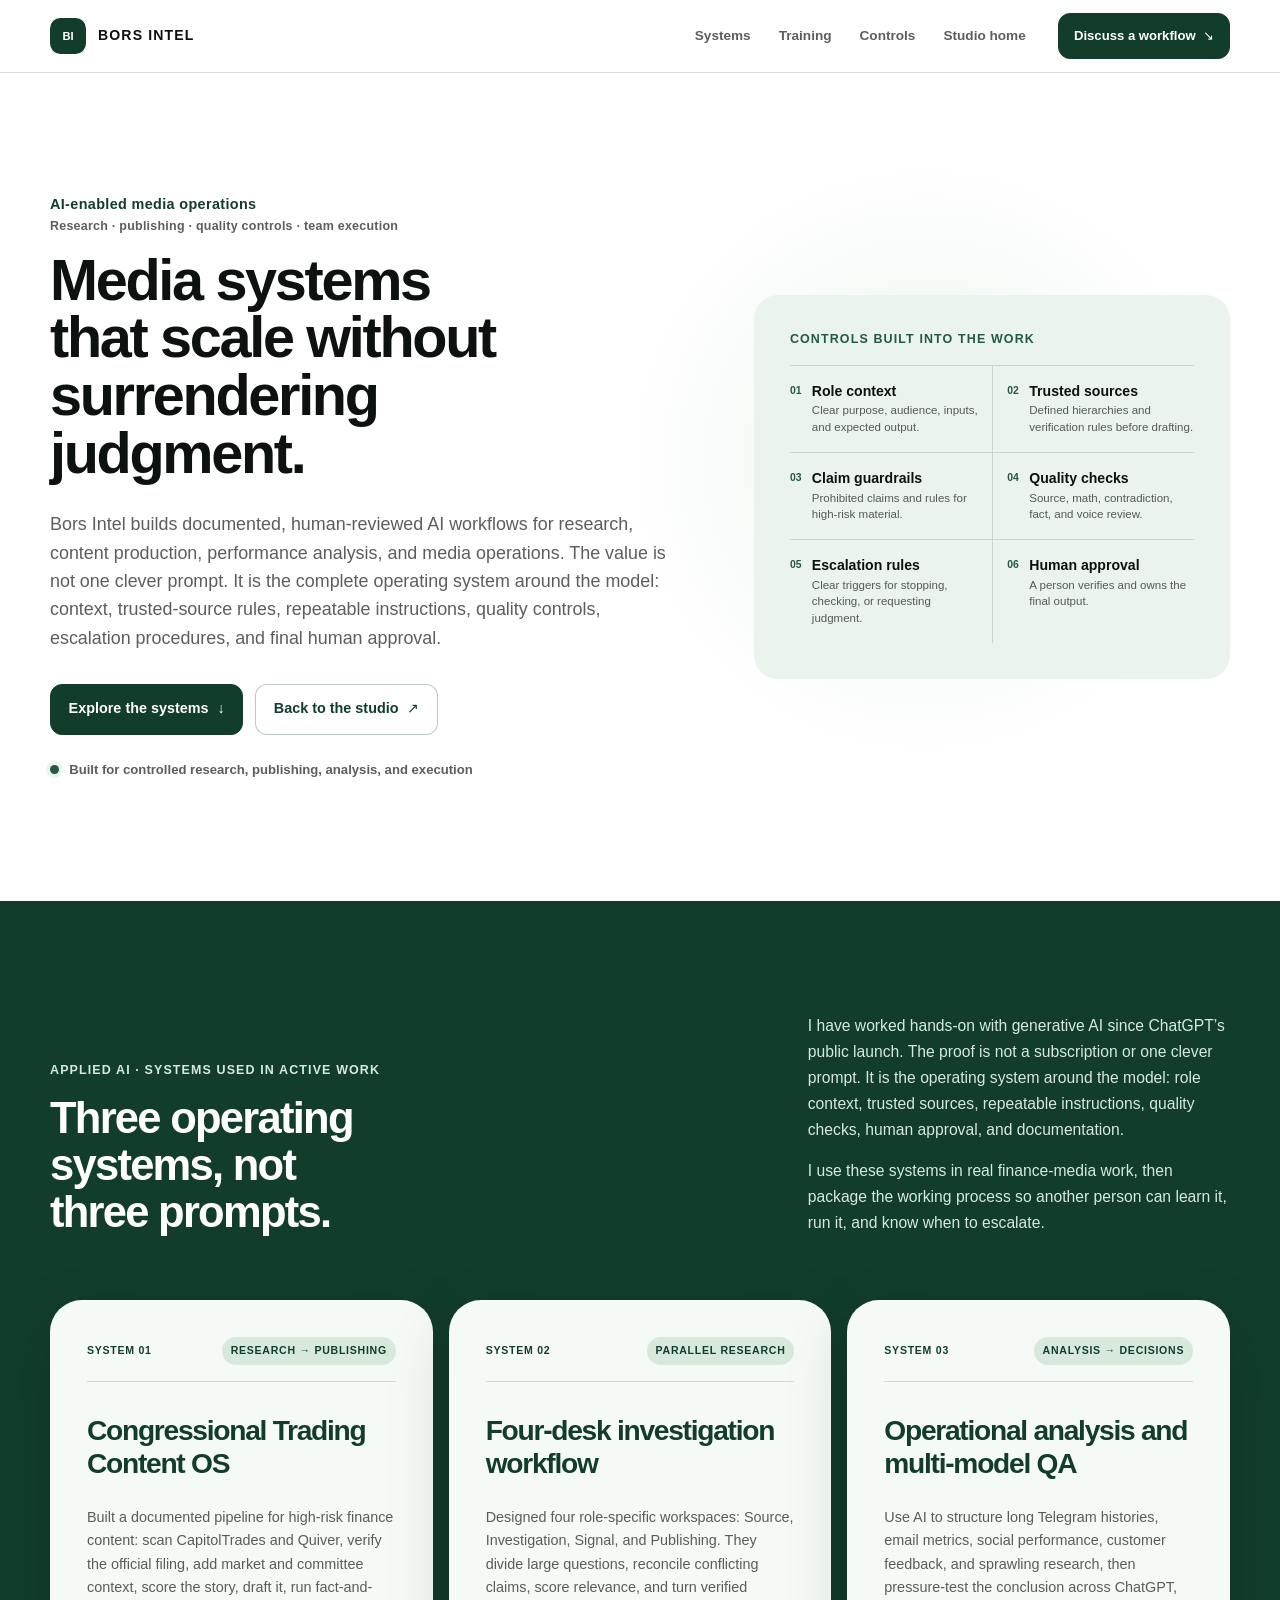
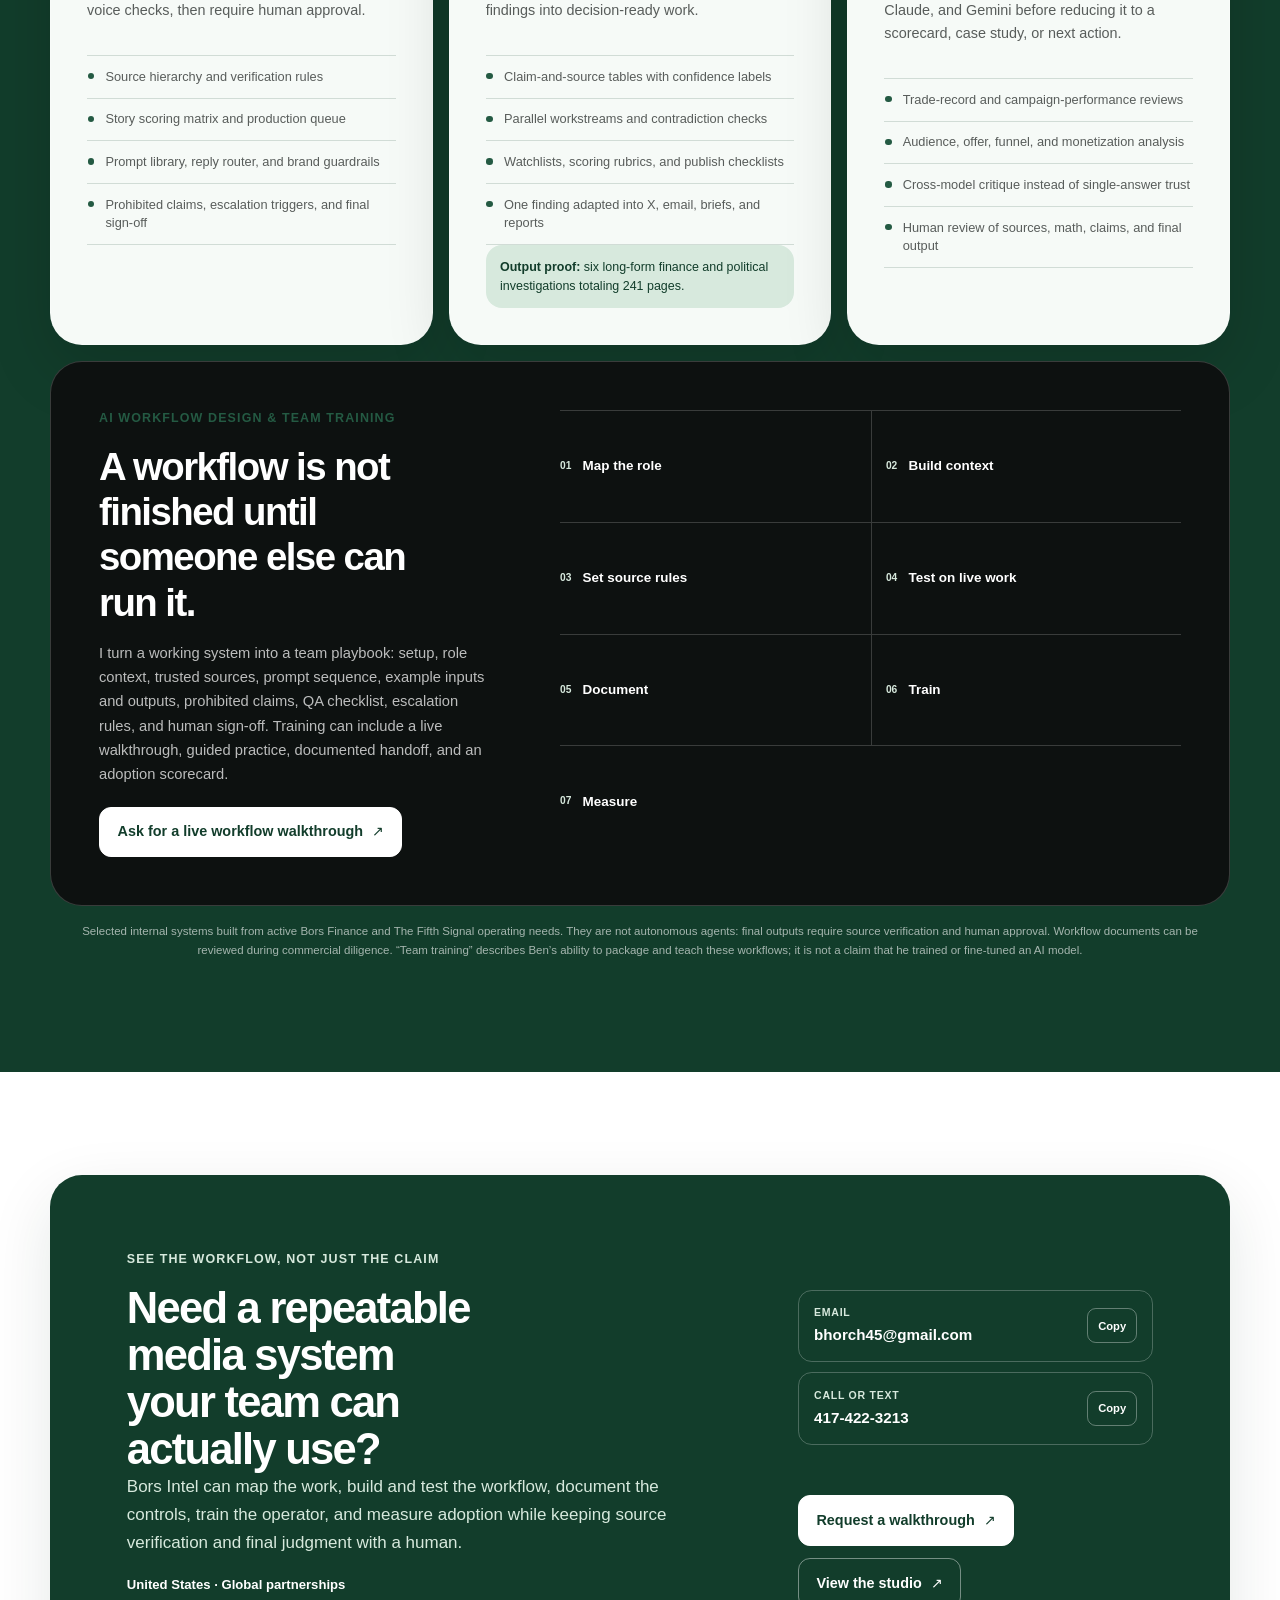
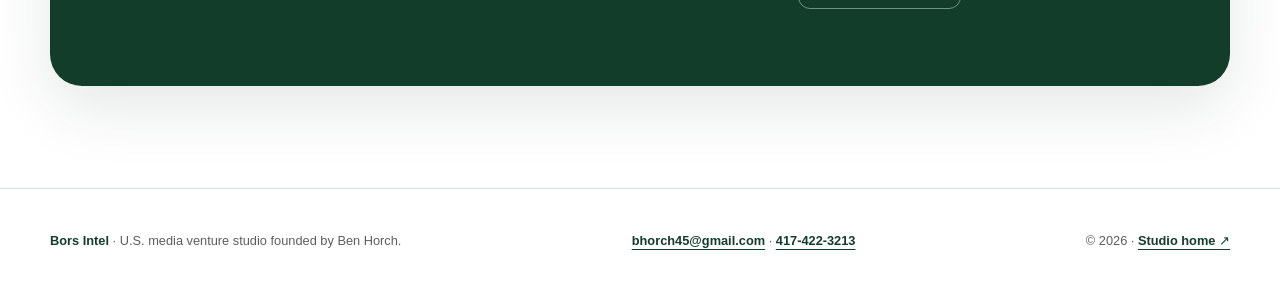
==== commit b404f0ea: "Reframe Bors Intel as a media venture studio" ====
--- a/ai-systems/index.html
+++ b/ai-systems/index.html
@@ -6,13 +6,13 @@
     <meta name="theme-color" content="#123d2b">
     <meta
       name="description"
-      content="The documented, human-reviewed AI workflow systems Ben Horch uses for research, publishing, operational analysis, quality control, and team enablement."
+      content="The documented, human-reviewed AI workflow systems Bors Intel uses for media research, publishing, operational analysis, quality control, and team execution."
     >
     <meta name="author" content="Ben Horch">
     <meta name="robots" content="index, follow">
 
     <meta property="og:type" content="website">
-    <meta property="og:title" content="AI Workflow Systems — Ben Horch">
+    <meta property="og:title" content="AI Workflow Systems | Bors Intel">
     <meta
       property="og:description"
       content="Documented AI systems for verified research, content production, operational analysis, quality control, and team adoption."
@@ -32,23 +32,23 @@
     <link rel="icon" href="/assets/favicon.svg" type="image/svg+xml">
     <link rel="stylesheet" href="/styles.css?v=20260716-focus">
 
-    <title>AI Workflow Systems — Ben Horch</title>
+    <title>AI Workflow Systems | Bors Intel</title>
   </head>
   <body>
     <a class="skip-link" href="#main">Skip to the AI systems</a>
 
     <header class="site-header" data-header>
       <div class="header-inner shell">
-        <a class="brand" href="/" aria-label="Ben Horch, full portfolio">
-          <span class="brand-mark" aria-hidden="true">BH</span>
-          <span class="brand-name">Ben Horch</span>
+        <a class="brand" href="/" aria-label="Bors Intel, studio home">
+          <span class="brand-mark" aria-hidden="true">BI</span>
+          <span class="brand-name">Bors Intel</span>
         </a>
 
         <nav class="nav operating-test-nav" aria-label="AI systems navigation">
           <a href="#systems">Systems</a>
           <a href="#training">Training</a>
           <a href="#boundaries">Controls</a>
-          <a href="/">Full portfolio</a>
+          <a href="/">Studio home</a>
         </nav>
 
         <div class="header-actions">
@@ -66,15 +66,15 @@
       <section class="hero shell" aria-labelledby="ai-page-title">
         <div class="hero-copy" data-reveal>
           <p class="eyebrow hero-identity">
-            <strong>AI-Enabled Growth Operations</strong>
-            <span>Workflow design · quality controls · team enablement</span>
+            <strong>AI-enabled media operations</strong>
+            <span>Research · publishing · quality controls · team execution</span>
           </p>
           <h1 id="ai-page-title">
-            I make AI useful, repeatable, and accountable.
+            Media systems that scale without surrendering judgment.
           </h1>
           <p class="hero-deck">
-            I build documented, human-reviewed AI workflows for research,
-            content production, performance analysis, and team execution. The
+            Bors Intel builds documented, human-reviewed AI workflows for research,
+            content production, performance analysis, and media operations. The
             value is not one clever prompt. It is the complete operating system
             around the model: context, trusted-source rules, repeatable
             instructions, quality controls, escalation procedures, and final
@@ -85,13 +85,12 @@
               Explore the systems <span aria-hidden="true">↓</span>
             </a>
             <a class="button button-secondary" href="/">
-              Back to the portfolio <span aria-hidden="true">↗</span>
+              Back to the studio <span aria-hidden="true">↗</span>
             </a>
           </div>
           <p class="availability">
             <span class="status-dot" aria-hidden="true"></span>
-            Available for workflow design, documentation, implementation, and
-            team enablement
+            Built for controlled research, publishing, analysis, and execution
           </p>
         </div>
 
@@ -156,7 +155,7 @@
             <div class="ai-intro-copy">
               <p>
                 I have worked hands-on with generative AI since ChatGPT’s public
-                launch. The proof is not a subscription or one clever prompt—it
+                launch. The proof is not a subscription or one clever prompt. It
                 is the operating system around the model: role context, trusted
                 sources, repeatable instructions, quality checks, human
                 approval, and documentation.
@@ -199,8 +198,8 @@
               </div>
               <h3>Four-desk investigation workflow</h3>
               <p>
-                Designed four role-specific workspaces—Source, Investigation,
-                Signal, and Publishing—to divide large questions, reconcile
+                Designed four role-specific workspaces: Source, Investigation,
+                Signal, and Publishing. They divide large questions, reconcile
                 conflicting claims, score relevance, and turn verified findings
                 into decision-ready work.
               </p>
@@ -225,7 +224,7 @@
               <p>
                 Use AI to structure long Telegram histories, email metrics,
                 social performance, customer feedback, and sprawling
-                research—then pressure-test the conclusion across ChatGPT,
+                research, then pressure-test the conclusion across ChatGPT,
                 Claude, and Gemini before reducing it to a scorecard, case
                 study, or next action.
               </p>
@@ -275,7 +274,7 @@
             Selected internal systems built from active Bors Finance and The
             Fifth Signal operating needs. They are not autonomous agents: final
             outputs require source verification and human approval. Workflow
-            documents can be reviewed during an interview. “Team training”
+            documents can be reviewed during commercial diligence. “Team training”
             describes Ben’s ability to package and teach these workflows; it is
             not a claim that he trained or fine-tuned an AI model.
           </p>
@@ -293,15 +292,15 @@
               See the workflow, not just the claim
             </p>
             <h2 id="contact-title">
-              Need a repeatable AI system your team can actually use?
+              Need a repeatable media system your team can actually use?
             </h2>
             <p>
-              I can map the work, build and test the workflow, document the
-              controls, train the operator, and measure adoption—while keeping
+              Bors Intel can map the work, build and test the workflow, document the
+              controls, train the operator, and measure adoption while keeping
               source verification and final judgment with a human.
             </p>
             <p class="contact-location">
-              Missouri · Remote, U.S. · Available immediately
+              United States · Global partnerships
             </p>
           </div>
 
@@ -346,7 +345,7 @@
                 Request a walkthrough <span aria-hidden="true">↗</span>
               </a>
               <a class="button button-outline-light" href="/">
-                View full portfolio <span aria-hidden="true">↗</span>
+                View the studio <span aria-hidden="true">↗</span>
               </a>
             </div>
           </div>
@@ -357,14 +356,13 @@
     <footer class="footer">
       <div class="shell footer-inner">
         <p>
-          <strong>Ben Horch</strong> — Growth marketing, web, conversion,
-          lifecycle email, and AI-enabled operations.
+          <strong>Bors Intel</strong> · U.S. media venture studio founded by Ben Horch.
         </p>
         <p>
           <a href="mailto:bhorch45@gmail.com">bhorch45@gmail.com</a> ·
           <a href="tel:+14174223213">417&#8209;422&#8209;3213</a>
         </p>
-        <p>© 2026 · <a href="/">Full portfolio ↗</a></p>
+        <p>© 2026 · <a href="/">Studio home ↗</a></p>
       </div>
     </footer>
 
--- a/styles.css
+++ b/styles.css
@@ -510,6 +510,15 @@
   color: var(--forest);
 }
 
+.portrait-caption {
+  margin: 0.85rem 0.5rem 0;
+  color: var(--forest);
+  font-size: 0.84rem;
+  font-weight: 670;
+  line-height: 1.45;
+  text-align: center;
+}
+
 .short-version-section {
   background: var(--forest);
   color: var(--white);
@@ -2660,12 +2669,6 @@
   color: var(--text-muted);
 }
 
-.about-personality {
-  color: var(--forest) !important;
-  font-weight: 680;
-  font-style: italic;
-}
-
 .footer-inner-compact {
   justify-content: space-between;
 }
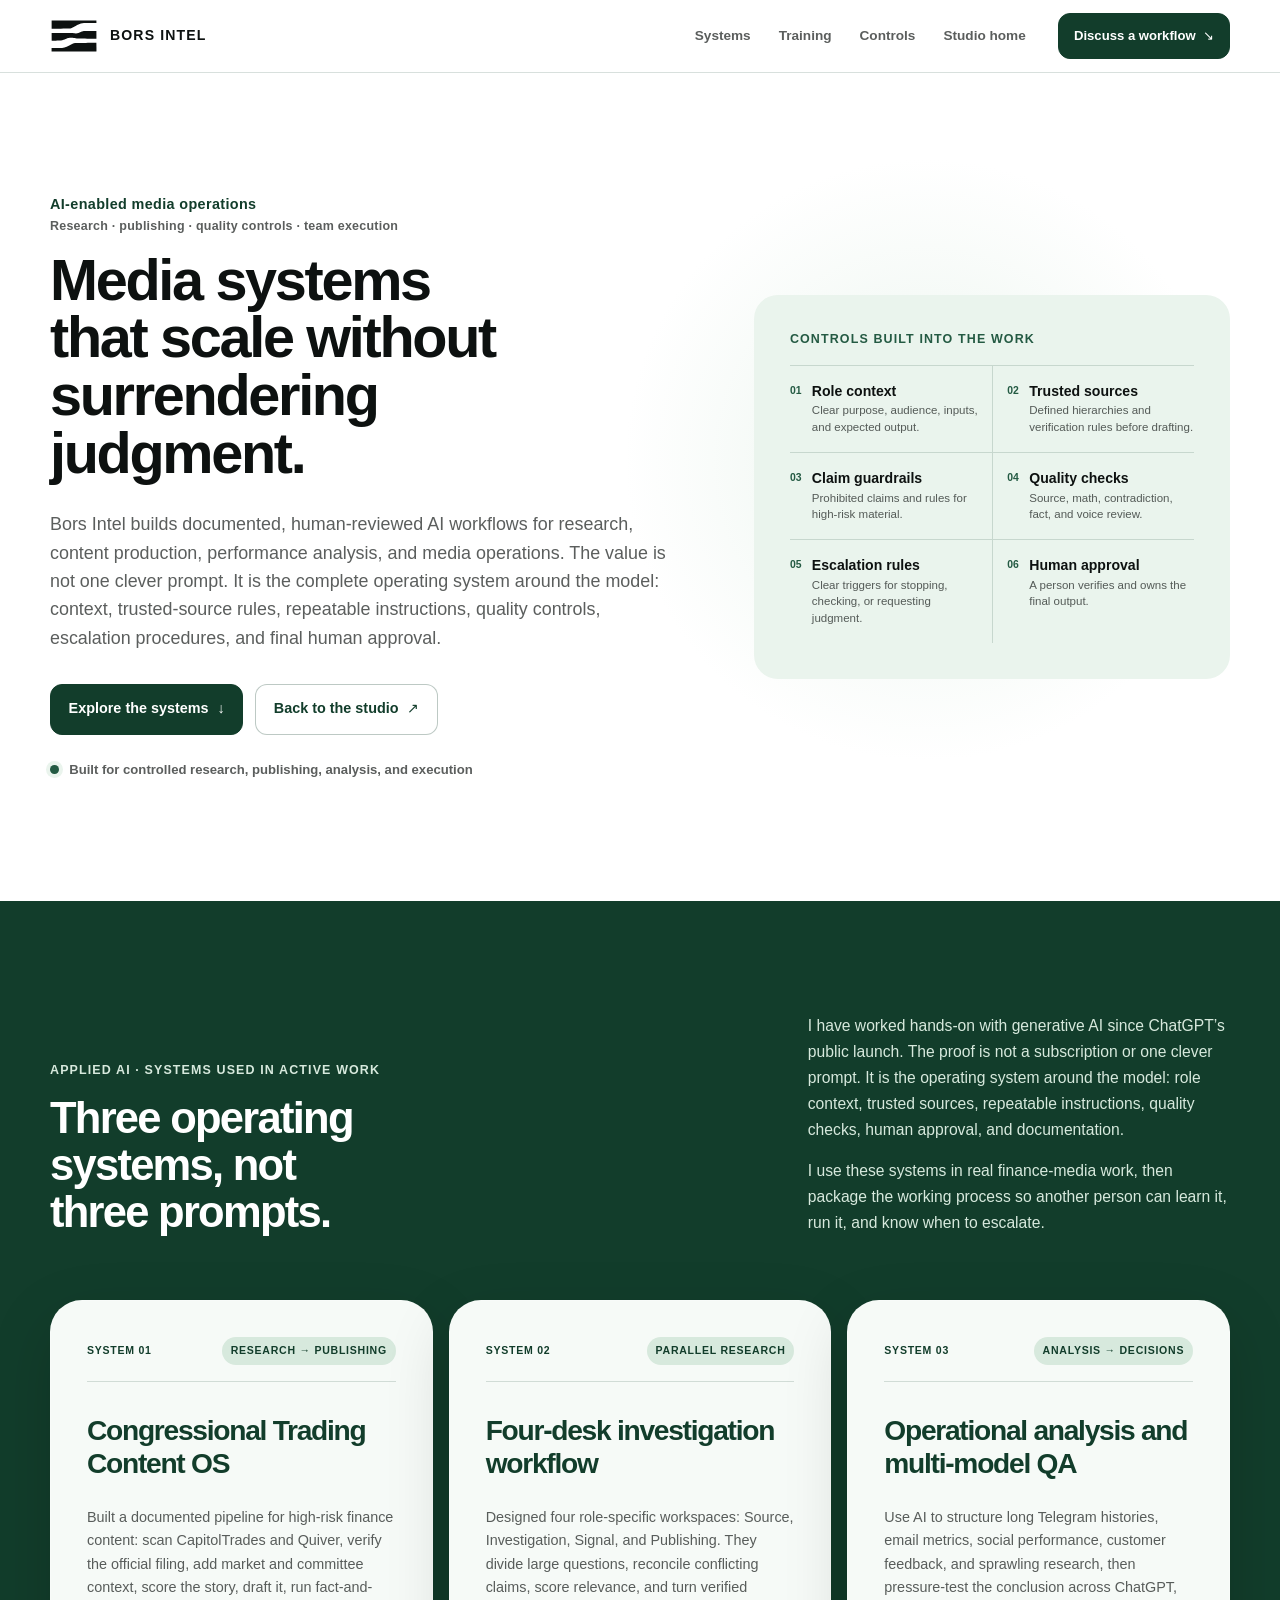
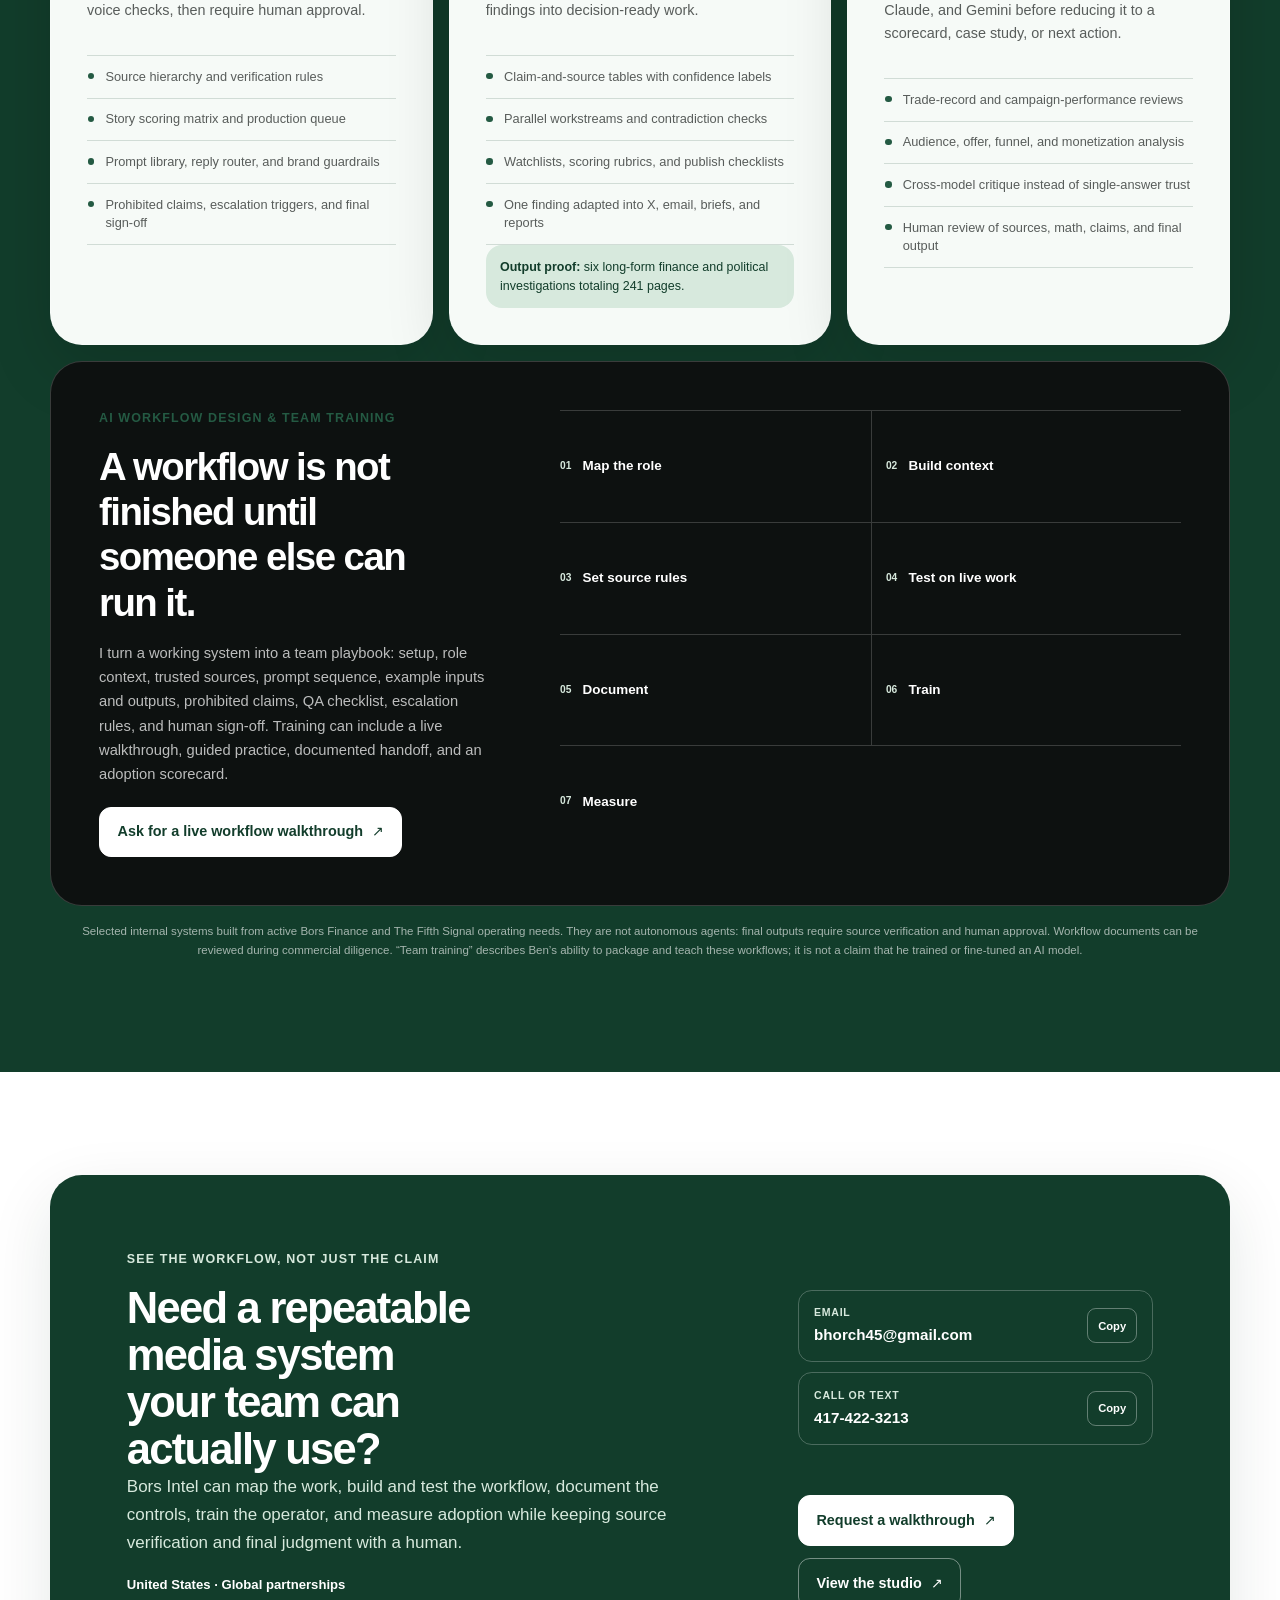
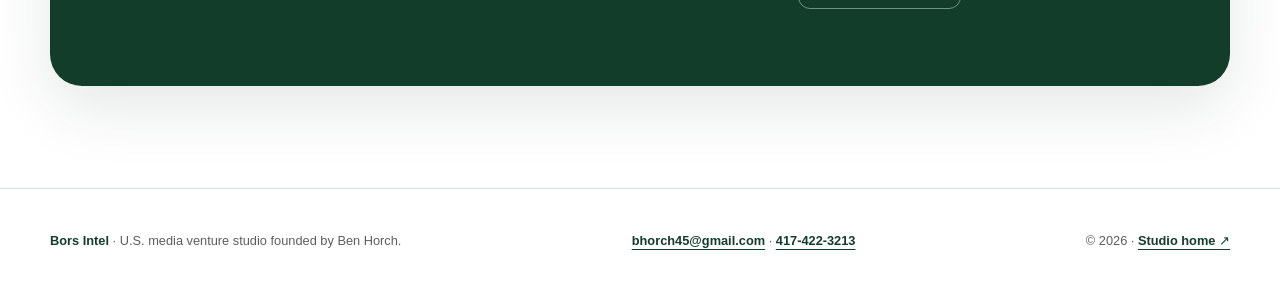
==== commit 7aac4545: "Replace header badge with clear Bors Intel logo" ====
--- a/ai-systems/index.html
+++ b/ai-systems/index.html
@@ -40,7 +40,7 @@
     <header class="site-header" data-header>
       <div class="header-inner shell">
         <a class="brand" href="/" aria-label="Bors Intel, studio home">
-          <span class="brand-mark" aria-hidden="true">BI</span>
+          <img class="brand-logo" src="/assets/bors-intel-logo.svg" width="734" height="535" alt="" aria-hidden="true">
           <span class="brand-name">Bors Intel</span>
         </a>
 
--- a/styles.css
+++ b/styles.css
@@ -181,6 +181,13 @@
   letter-spacing: 0;
 }
 
+.brand-logo {
+  display: block;
+  width: 3rem;
+  height: auto;
+  flex: 0 0 auto;
+}
+
 .nav {
   display: flex;
   align-items: center;
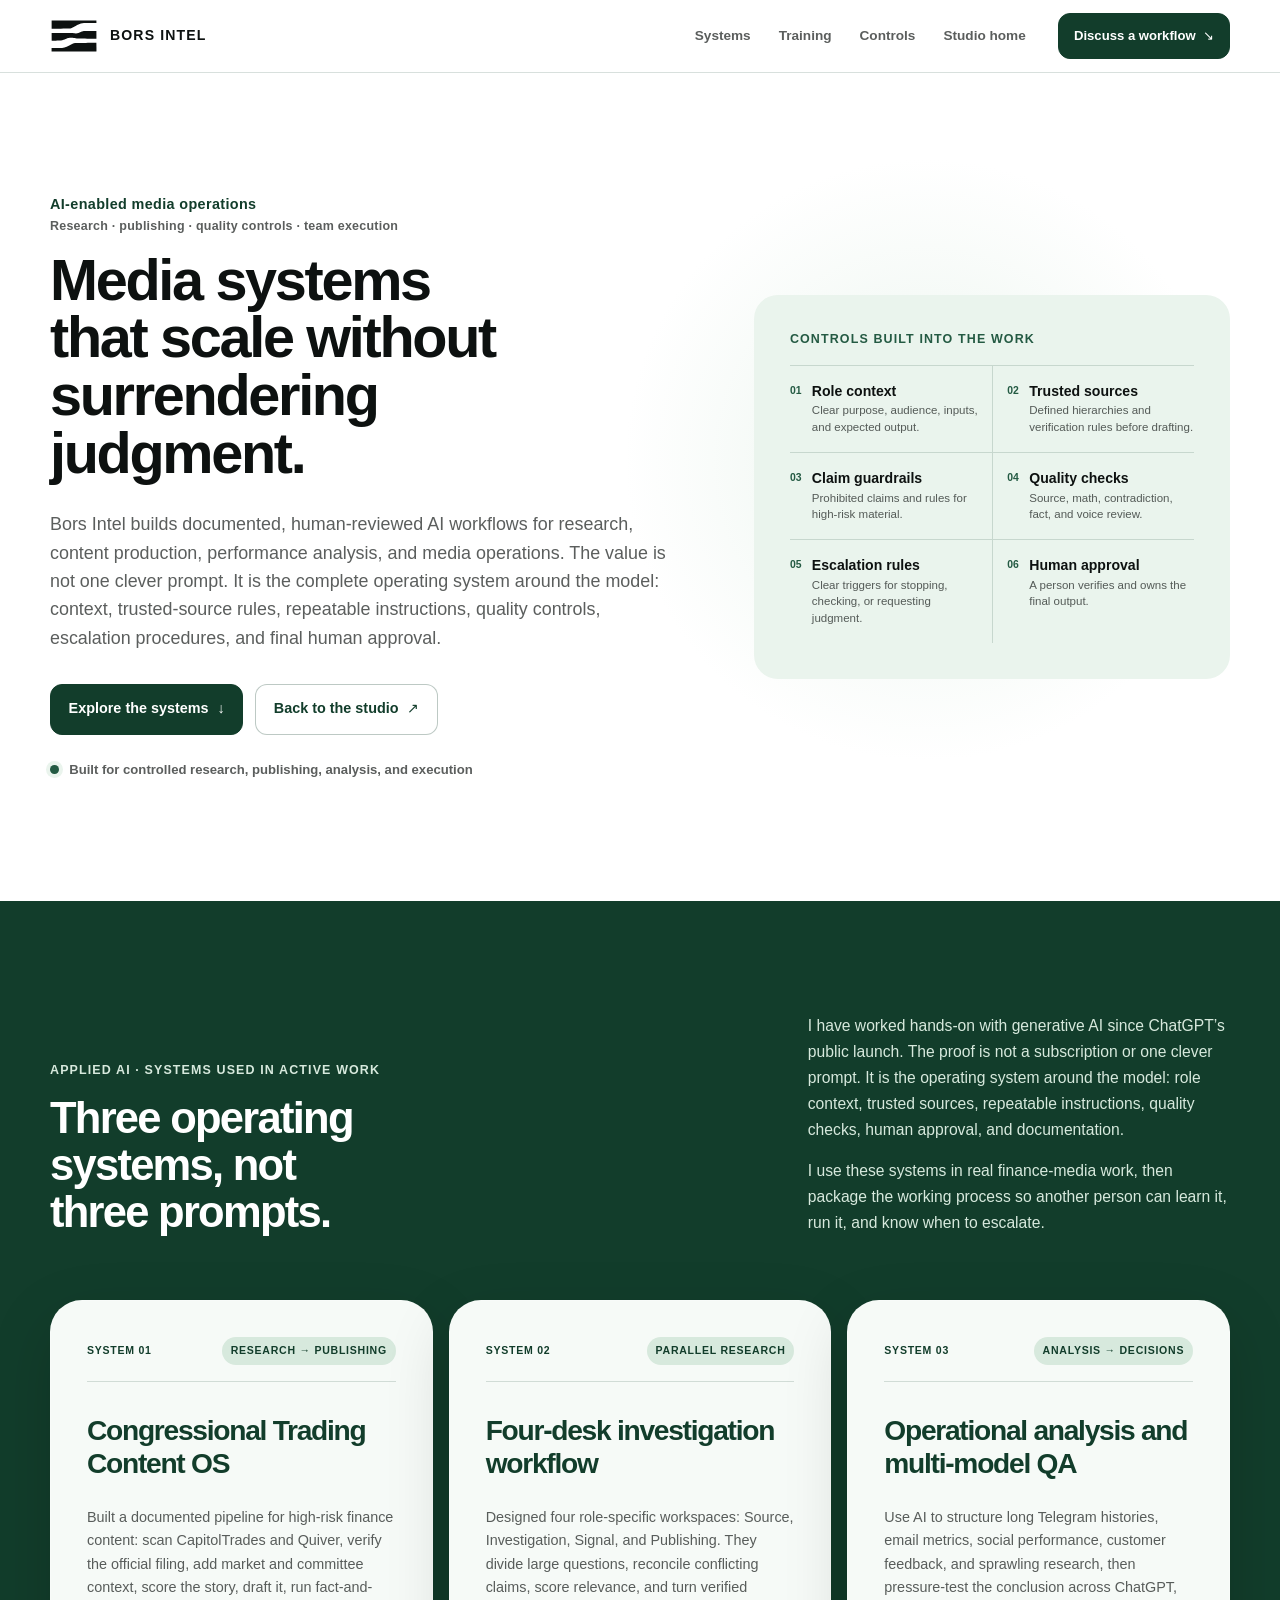
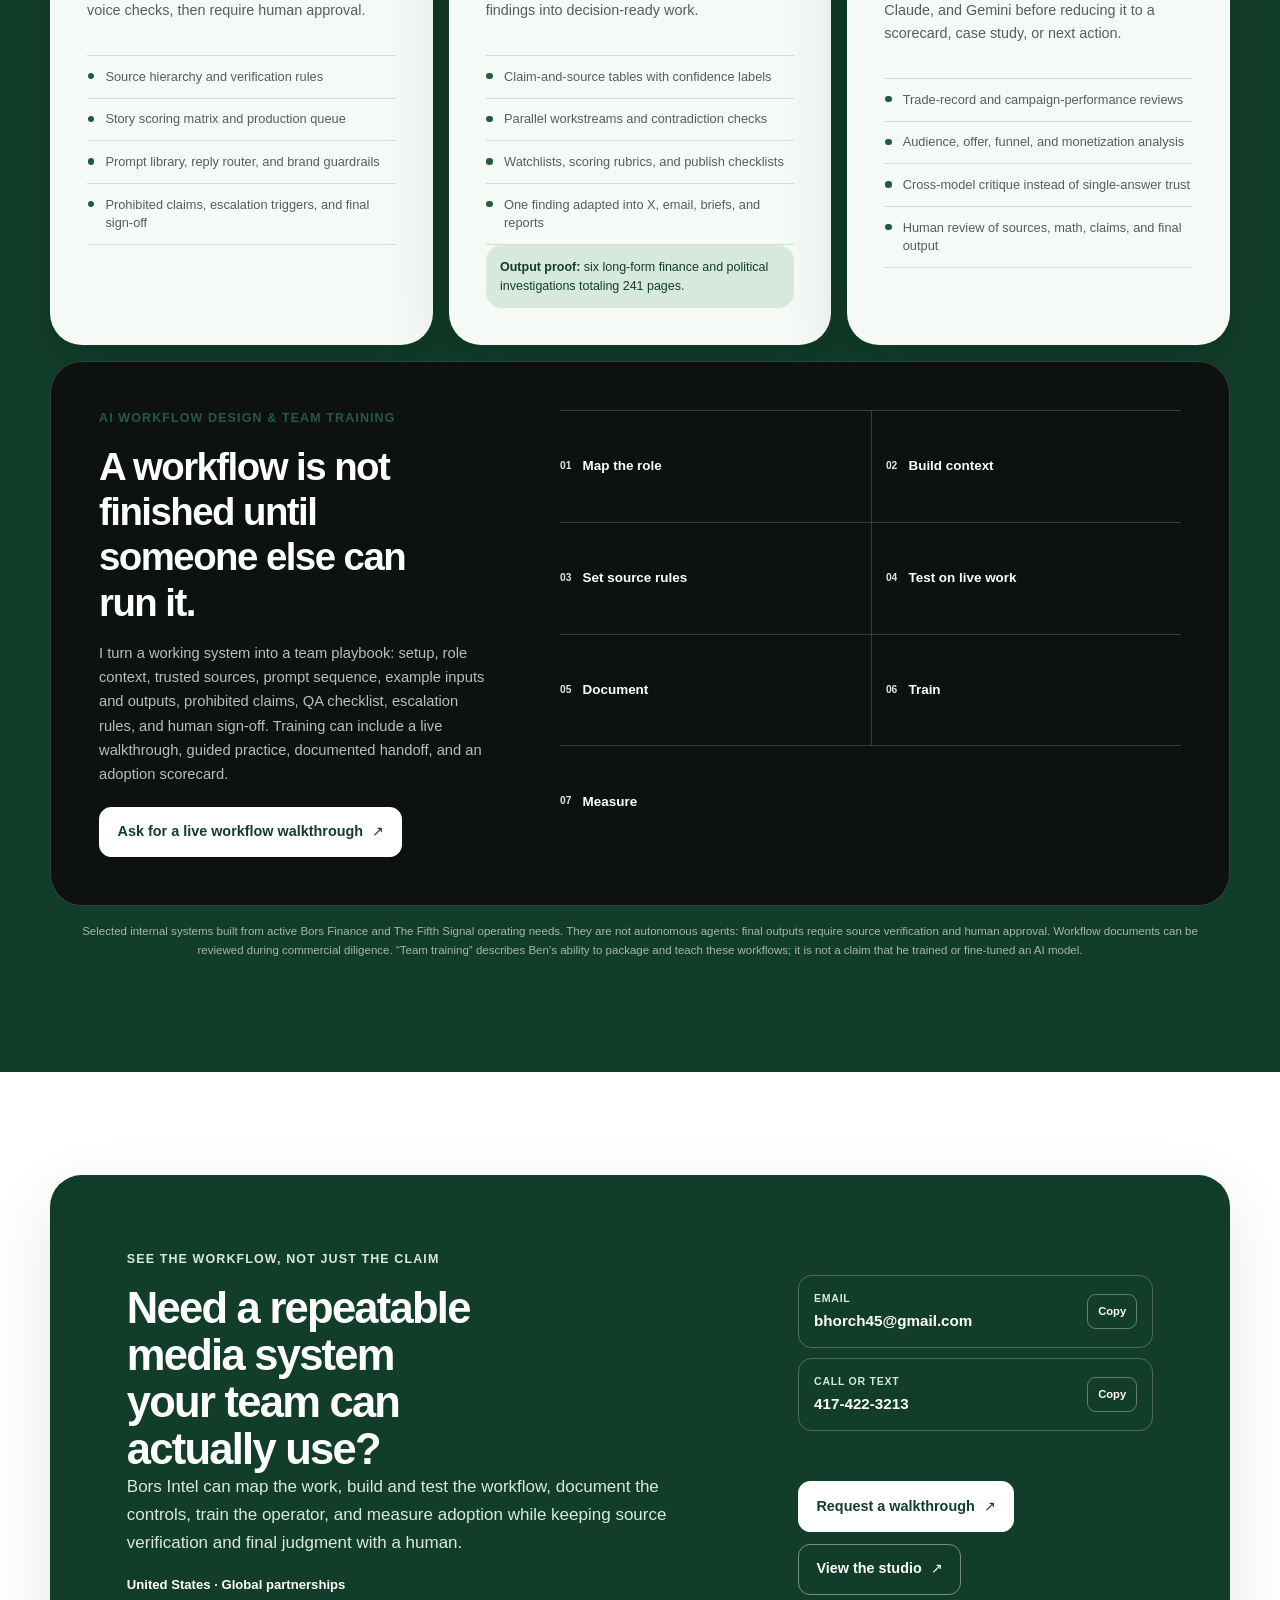
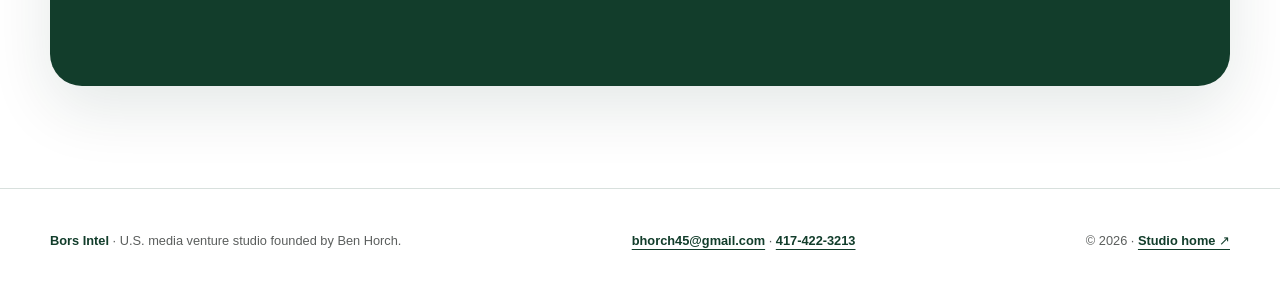
==== commit a756e3a5: "Align contact section columns" ====
--- a/ai-systems/index.html
+++ b/ai-systems/index.html
@@ -30,7 +30,7 @@
 
     <link rel="canonical" href="https://borsintel.com/ai-systems/">
     <link rel="icon" href="/assets/favicon.svg" type="image/svg+xml">
-    <link rel="stylesheet" href="/styles.css?v=20260716-focus">
+    <link rel="stylesheet" href="/styles.css?v=20260801-contact-align">
 
     <title>AI Workflow Systems | Bors Intel</title>
   </head>
@@ -40,7 +40,7 @@
     <header class="site-header" data-header>
       <div class="header-inner shell">
         <a class="brand" href="/" aria-label="Bors Intel, studio home">
-          <img class="brand-logo" src="/assets/bors-intel-logo.svg" width="734" height="535" alt="" aria-hidden="true">
+          <img class="brand-logo" src="/assets/bors-intel-logo.svg" width="48" height="35" alt="" aria-hidden="true">
           <span class="brand-name">Bors Intel</span>
         </a>
 
--- a/styles.css
+++ b/styles.css
@@ -2266,7 +2266,7 @@
 .contact-panel {
   display: grid;
   grid-template-columns: minmax(0, 1.08fr) minmax(18rem, 0.66fr);
-  align-items: end;
+  align-items: start;
   gap: clamp(2.5rem, 7vw, 6rem);
   border-radius: var(--radius-xl);
   background: var(--forest);
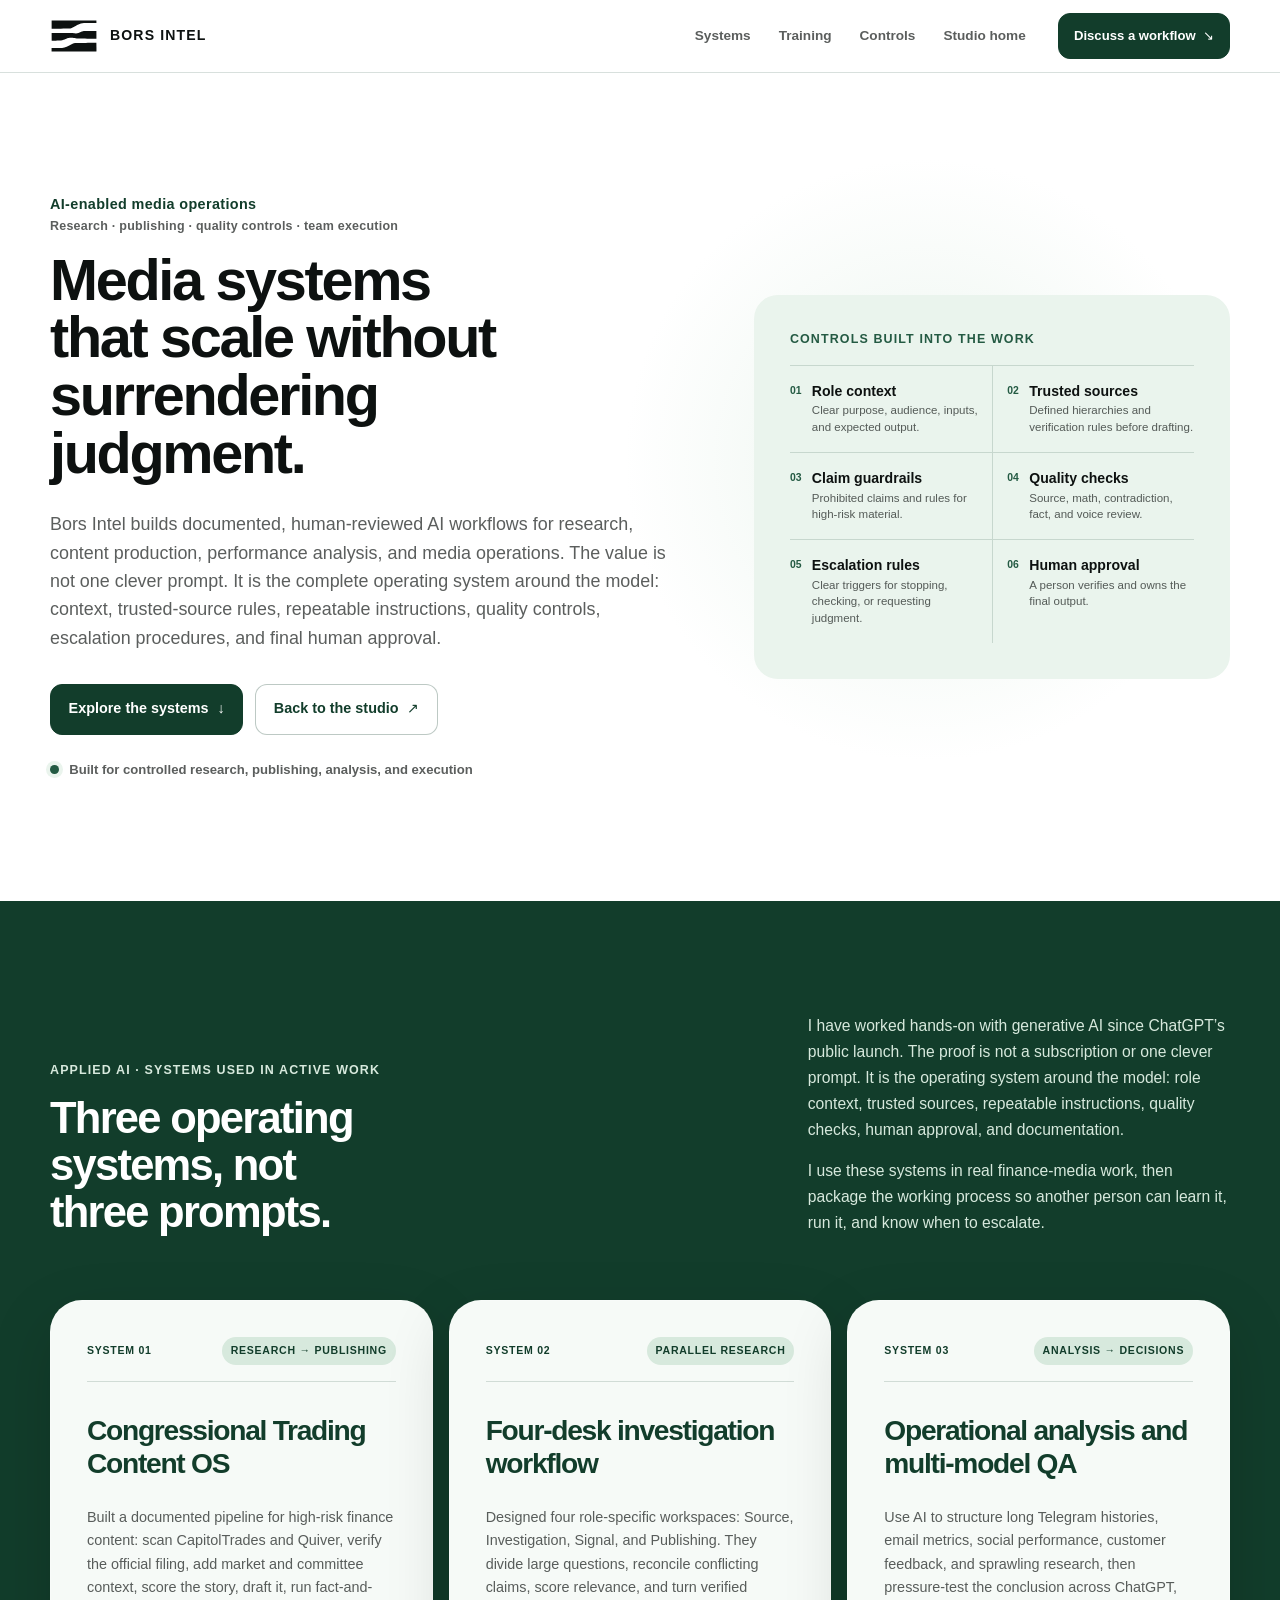
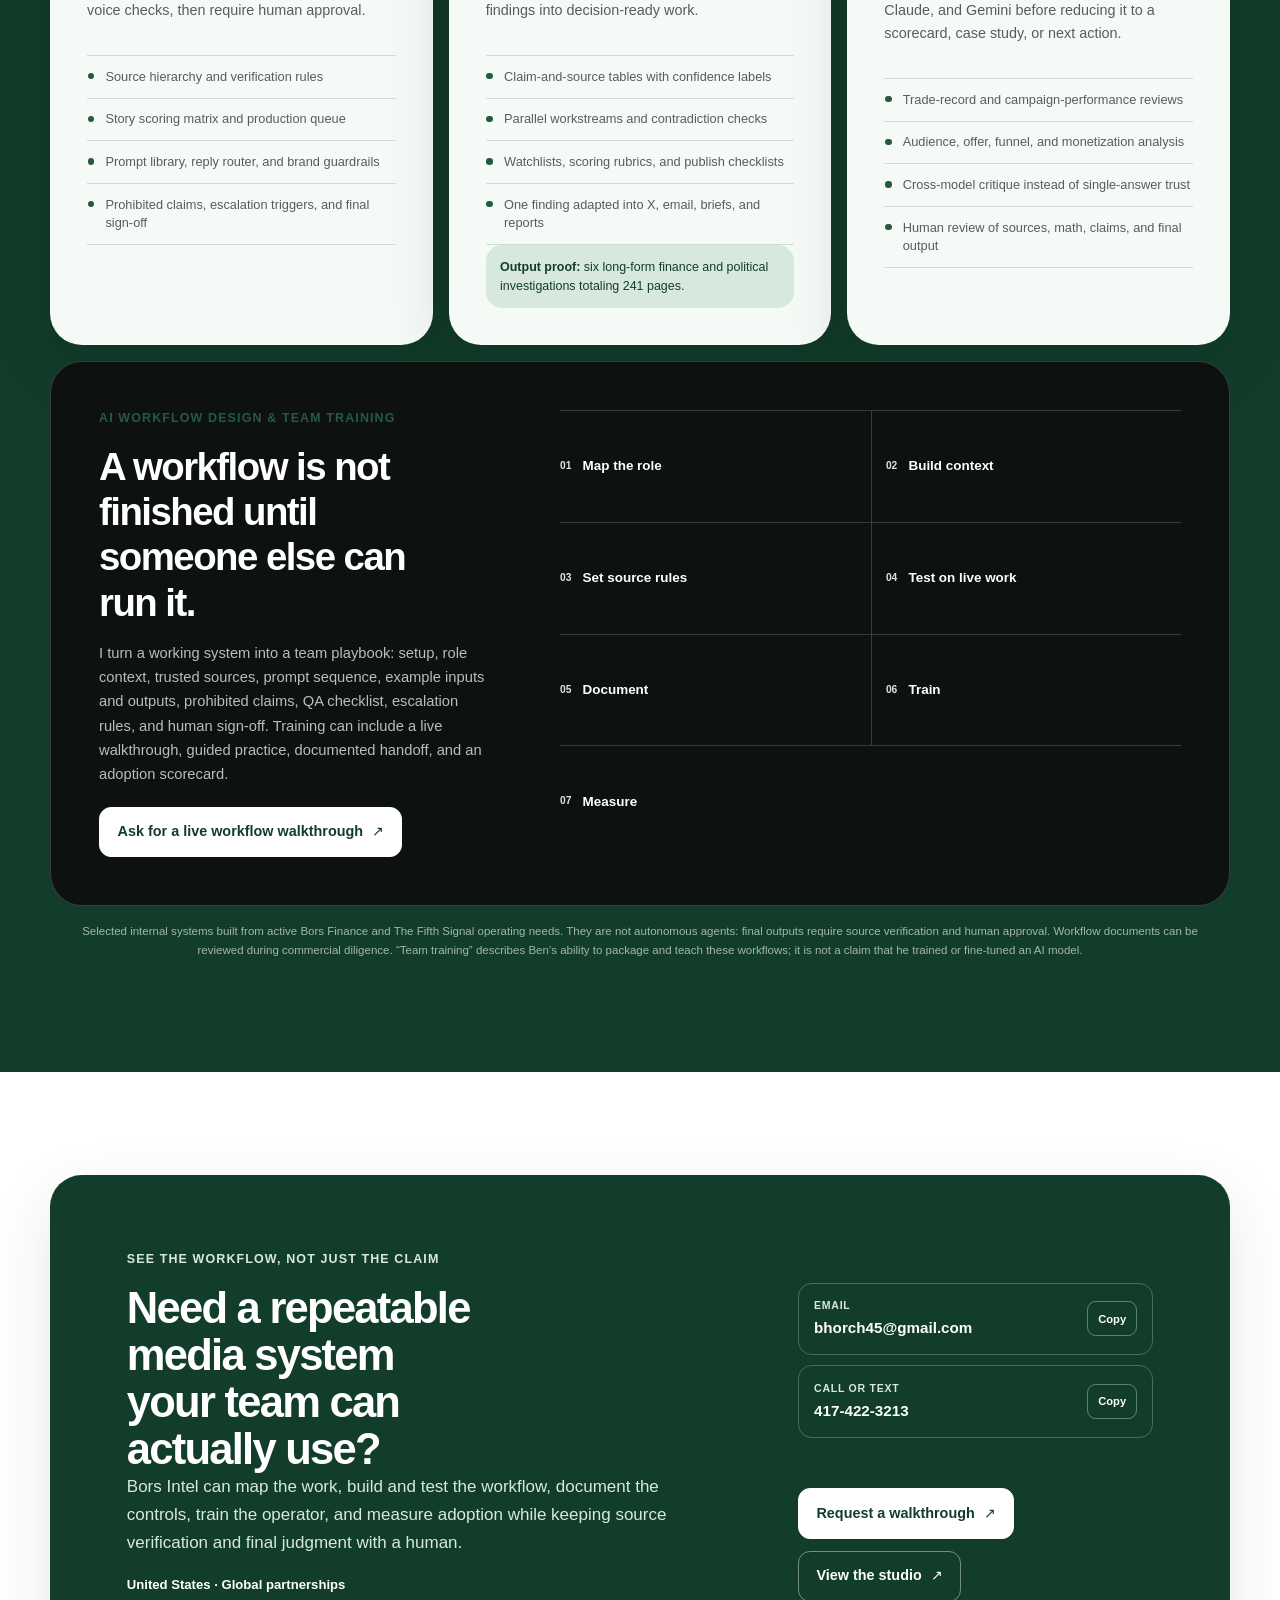
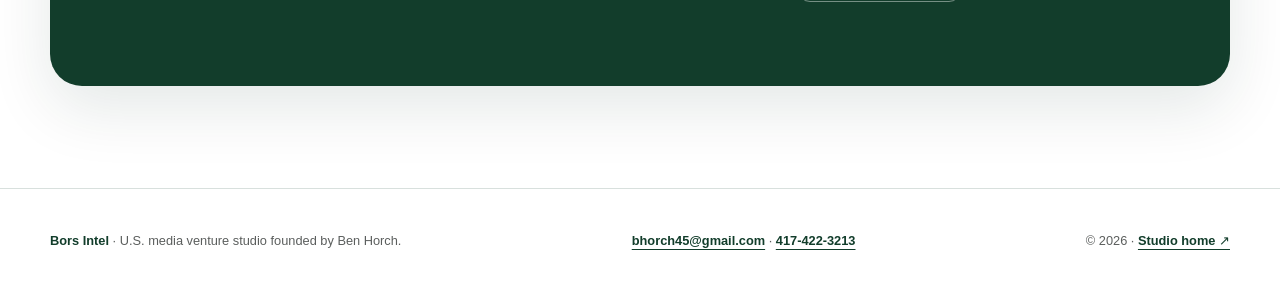
==== commit ccc78a9d: "Balance contact section vertically" ====
--- a/ai-systems/index.html
+++ b/ai-systems/index.html
@@ -30,7 +30,7 @@
 
     <link rel="canonical" href="https://borsintel.com/ai-systems/">
     <link rel="icon" href="/assets/favicon.svg" type="image/svg+xml">
-    <link rel="stylesheet" href="/styles.css?v=20260801-contact-align">
+    <link rel="stylesheet" href="/styles.css?v=20260801-contact-balanced">
 
     <title>AI Workflow Systems | Bors Intel</title>
   </head>
--- a/styles.css
+++ b/styles.css
@@ -2266,7 +2266,7 @@
 .contact-panel {
   display: grid;
   grid-template-columns: minmax(0, 1.08fr) minmax(18rem, 0.66fr);
-  align-items: start;
+  align-items: center;
   gap: clamp(2.5rem, 7vw, 6rem);
   border-radius: var(--radius-xl);
   background: var(--forest);
